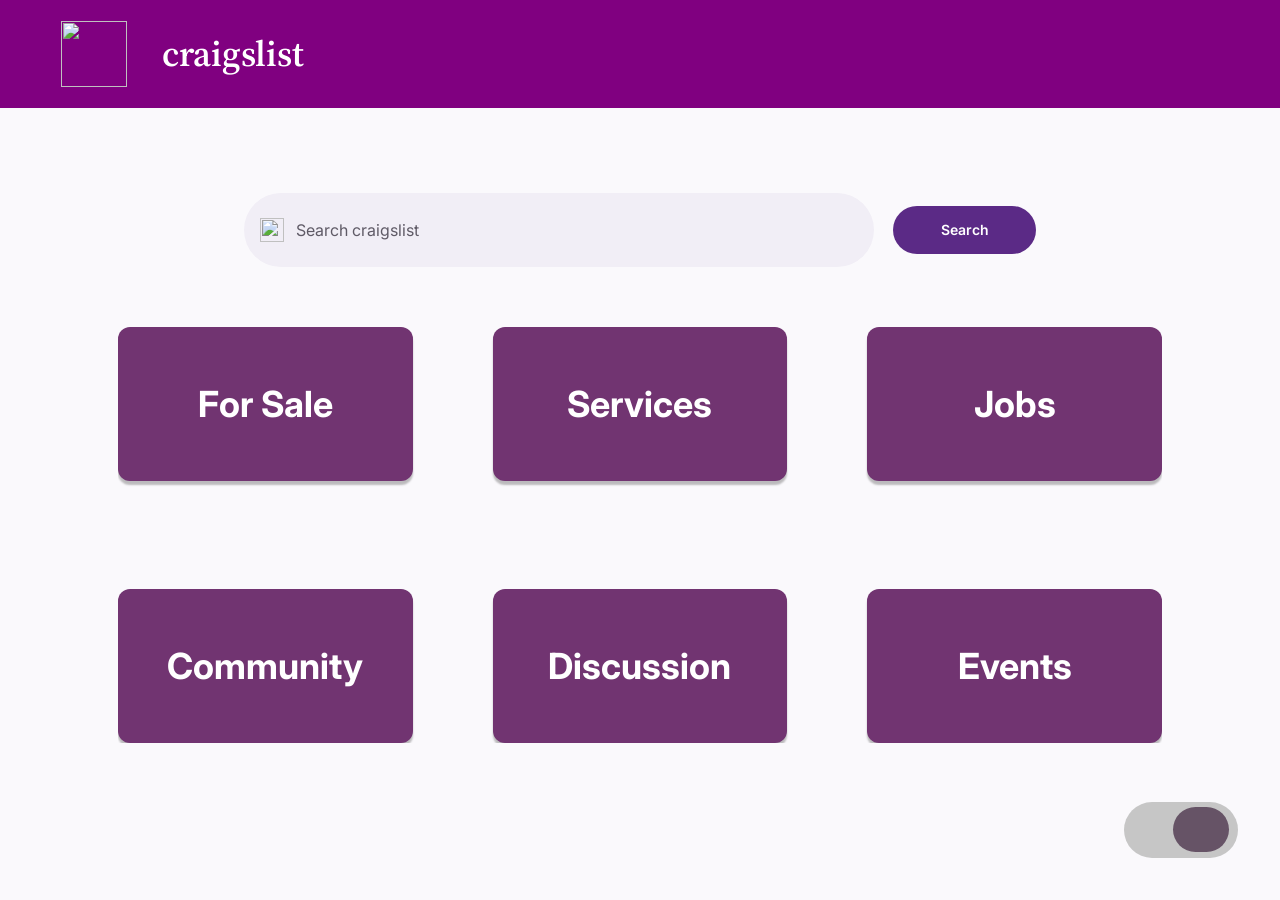
==== index.html @ 98ccacce "Add files via upload" ====
<!DOCTYPE html>
<html lang="en">
<head>
  <meta charset="UTF-8" />
  <meta name="viewport" content="width=device-width, initial-scale=1.0" />
  <title>craigslist</title>
  <link rel="preconnect" href="https://fonts.googleapis.com" />
  <link rel="preconnect" href="https://fonts.gstatic.com" crossorigin />
  <link href="https://fonts.googleapis.com/css2?family=Inter:wght@400;500;600;700&family=Source+Serif+Pro:wght@600&display=swap" rel="stylesheet" />
  <link rel="icon" href="assets/favicon.svg" type="image/svg+xml" />
  <meta name="theme-color" content="#800080" />
  <meta name="description" content="Buy, sell and connect around Charlotte. A responsive Craigslist redesign by ITIS 4390 Group 6." />
  <meta property="og:type" content="website" />
  <meta property="og:title" content="craigslist redesign" />
  <meta property="og:description" content="Buy, sell and connect around Charlotte. A responsive Craigslist redesign by ITIS 4390 Group 6." />
  <meta property="og:image" content="https://kailynalisha.github.io/craigslist-redesign/assets/og-image.png" />
  <meta name="twitter:card" content="summary_large_image" />
  <link rel="stylesheet" href="styles.css?v=202611020001" />
  <!-- apply saved theme before the page paints -->
  <script>
    try { document.documentElement.dataset.theme = localStorage.getItem("theme") || "light"; } catch (e) {}
  </script>
</head>

<body data-page="home">
  <a class="skip-link" href="#main">Skip to content</a>
  <header class="navbar">
    <button class="menu-btn mobile-only" type="button" aria-label="Open menu" data-open-menu>
      <img src="assets/menu-white.svg" width="33" height="30" alt="" />
    </button>
    <a class="brand" href="index.html">
      <img class="brand__logo brand__logo--mobile" src="assets/logo-mobile.svg" width="38" height="38" alt="" />
      <img class="brand__logo brand__logo--desktop" src="assets/logo-desktop.svg" width="66" height="66" alt="" />
      <span class="brand__name">craigslist</span>
    </a>
  </header>

  <main class="home" id="main">
    <h1 class="home__title">Find something nearby</h1>

    <form class="search" action="search.html" role="search">
      <div class="search__field">
        <img class="icon-muted" src="assets/icon-search.svg" width="24" height="24" alt="" />
        <label class="visually-hidden" for="q">Search craigslist</label>
        <input class="search__input" id="q" type="search" name="q" placeholder="Search craigslist" autocomplete="off" />
        <button class="search__clear" type="button" aria-label="Clear search">
          <img class="icon-muted" src="assets/icon-close.svg" width="24" height="24" alt="" />
        </button>
      </div>
      <button class="btn btn--primary search__submit" type="submit">Search</button>
    </form>

    <nav aria-label="Categories">
      <ul class="categories">
        <li><a class="category-card" href="search.html?category=for-sale">For Sale</a></li>
        <li><a class="category-card" href="search.html?category=services">Services</a></li>
        <li><a class="category-card" href="search.html?category=jobs">Jobs</a></li>
        <li><a class="category-card" href="search.html?category=community">Community</a></li>
        <li><a class="category-card" href="search.html?category=discussion">Discussion</a></li>
        <li><a class="category-card" href="search.html?category=events">Events</a></li>
      </ul>
    </nav>
  </main>

  <!-- desktop dark-mode switch (bottom-right, as in the Figma dashboard) -->
  <div class="theme-corner" data-theme-slot></div>

  <script src="app.js?v=202611020001"></script>
</body>
</html>
---- styles.css ----
/* =========================================================
   craigslist redesign — built from the Figma prototype
   Mobile-first. Desktop layout kicks in at 900px.
   ========================================================= */

/* smooth fade between pages (Chrome, Edge, Safari 18+) */
@view-transition {
  navigation: auto;
}

/* BASIC RESET */
* {
  margin: 0;
  padding: 0;
  box-sizing: border-box;
}

/* DESIGN TOKENS (light theme) */
:root {
  --background: #faf9fc;
  --surface: #ffffff;
  --surface-raised: #f1eef6;
  --on-surface: #1d1a22;
  --on-surface-medium: #5f5a66;
  --outline: #d7d2de;
  --primary: #5b2a86;
  --on-primary: #ffffff;
  --header: #800080;
  --container: #713471;
  --on-container: #ffffff;
  --thumb: #efe6fa;
  --subnav: #efd1ef;
  --filter-panel: #efefef;
  --filter-heading: #565656;
  --filter-open: #451145;
  --filter-closed: #b76eb7;
  --location-card: #c6c6c6;
  --toggle-track: #c6c6c6;
  --toggle-knob: #665366;
  --scrim: rgba(0, 0, 0, 0.32);
  --error: #b3261e;
  --card-border: #f1eef6;

  /* icons are exported in light colors, dark mode re-tints them */
  --icon-filter: none;
  --icon-muted-filter: none;

  --radius-sm: 8px;
  --radius-md: 12px;
  --radius-lg: 16px;
  --radius-full: 999px;

  --font-body: "Inter", Arial, sans-serif;
  --font-brand: "Source Serif Pro", Georgia, serif;
}

/* DARK THEME — values from the "— Dark" frames in Figma */
:root[data-theme="dark"] {
  --background: #121212;
  --surface: #1e1e1e;
  --surface-raised: #2c2c2c;
  --on-surface: #e6e1e9;
  --on-surface-medium: #a9a4ae;
  --outline: #3e3b43;
  --primary: #cdb4f0;
  --header: #352a4a;
  --container: #352a4a;
  --thumb: #1e1e1e;
  --subnav: #2c2c2c;
  --filter-panel: #2c2c2c;
  --filter-heading: #a9a4ae;
  --filter-open: #352a4a;
  --filter-closed: #352a4a;
  --location-card: #2c2c2c;
  --toggle-track: #3e3b43;
  --toggle-knob: #cdb4f0;
  --error: #f2b8b5;
  --card-border: #3e3b43;

  --icon-filter: brightness(0) invert(83%) sepia(14%) saturate(1200%)
    hue-rotate(212deg);
  --icon-muted-filter: invert(1) brightness(1.05);
}

/* BASE STYLES */
html {
  height: 100%;
  overflow: hidden;
}

body {
  font-family: var(--font-body);
  line-height: 1.5;
  background: var(--background);
  color: var(--on-surface);
  height: 100vh;
  display: flex;
  overflow: hidden;
  flex-direction: column;
  transition:
    background-color 0.25s ease,
    color 0.25s ease;
}

/* prevents header from squeezing when allowing content under to scroll */
body > header {
  flex-shrink: 0;
}

body[data-page="search"] > #main {
  flex: 1;
  min-height: 0;
  display: flex;
  flex-direction: column;
  overflow: hidden;
}

a {
  color: inherit;
}

button,
input,
textarea {
  font: inherit;
  color: inherit;
}

img {
  display: block;
}

/* the hidden attribute always wins over display rules below */
[hidden] {
  display: none !important;
}

.icon {
  filter: var(--icon-filter);
}

.icon-muted {
  filter: var(--icon-muted-filter);
}

.visually-hidden {
  position: absolute;
  width: 1px;
  height: 1px;
  overflow: hidden;
  clip: rect(0 0 0 0);
  white-space: nowrap;
}

.skip-link {
  position: absolute;
  top: -100px;
  left: 16px;
  z-index: 200;
  padding: 8px 16px;
  background: var(--surface);
  color: var(--on-surface);
  border-radius: var(--radius-sm);
  font-weight: 600;
}

.skip-link:focus {
  top: 8px;
}

:focus-visible {
  outline: 3px solid var(--primary);
  outline-offset: 2px;
}

/* =========================================================
   BUTTONS
   ========================================================= */
.btn {
  position: relative;
  display: inline-flex;
  align-items: center;
  justify-content: center;
  gap: 8px;
  min-width: 64px;
  height: 44px;
  padding: 0 24px;
  border: 1px solid transparent;
  border-radius: var(--radius-full);
  font-size: 14px;
  font-weight: 600;
  line-height: 20px;
  text-decoration: none;
  white-space: nowrap;
  cursor: pointer;
  transition:
    filter 0.15s ease,
    background-color 0.15s ease,
    transform 0.1s ease;
}

.btn:hover {
  filter: brightness(1.12);
}

.btn:active {
  transform: scale(0.97);
}

.btn--primary {
  background: var(--primary);
  color: var(--on-primary);
}

:root[data-theme="dark"] .btn--primary {
  background: var(--container);
}

.btn--container {
  background: var(--container);
  color: var(--on-container);
}

.btn--outline {
  background: var(--surface);
  border-color: var(--primary);
  color: var(--primary);
}

:root[data-theme="dark"] .btn--outline {
  background: transparent;
  border-color: var(--outline);
  color: var(--on-surface);
}

.btn--block {
  width: 100%;
}

/* =========================================================
   HEADER (primary navbar)
   ========================================================= */
.navbar {
  position: relative;
  display: flex;
  align-items: center;
  justify-content: center;
  height: 80px;
  padding: 21px 16px;
  background: var(--header);
}

.brand {
  display: flex;
  align-items: center;
  gap: 20px;
  color: #ffffff;
  text-decoration: none;
}

.brand__logo {
  width: 38px;
  height: 38px;
}

.brand__logo--desktop {
  display: none;
}

.brand__name {
  font-family: var(--font-brand);
  font-size: 32px;
  font-weight: 600;
  line-height: 1;
}

.menu-btn {
  display: grid;
  place-items: center;
  width: 48px;
  height: 48px;
  background: none;
  border: 0;
  border-radius: var(--radius-sm);
  cursor: pointer;
}

.navbar .menu-btn {
  position: absolute;
  left: 8px;
  top: 16px;
}

/* =========================================================
   SECONDARY NAVBAR (Back + search)
   ========================================================= */
.subnav {
  display: flex;
  align-items: center;
  gap: 13px;
  min-height: 63px;
  padding: 4px 16px 3px;
  background: var(--subnav);
}

.subnav__left {
  display: flex;
  align-items: center;
  gap: 8px;
  flex-shrink: 0;
}

.subnav .menu-btn {
  width: 40px;
  height: 40px;
}

:root[data-theme="dark"] .subnav .menu-btn img {
  filter: invert(1);
}

.subnav__back {
  height: 30px;
  min-width: 0;
  padding: 0 16px;
  font-size: 12px;
}

.subnav__title {
  font-size: 20px;
  font-weight: 600;
  line-height: 28px;
  text-transform: uppercase;
}

.subnav .search {
  flex: 1;
  min-width: 0;
}

/* =========================================================
   SEARCH FIELD + SUGGESTIONS
   ========================================================= */
.search {
  position: relative;
}

.search__field {
  display: flex;
  align-items: center;
  gap: 12px;
  height: 48px;
  padding: 0 16px;
  background: var(--surface-raised);
  border-radius: var(--radius-full);
}

.search__field:focus-within {
  outline: 2px solid var(--primary);
}

.search__input {
  flex: 1;
  min-width: 0;
  height: 100%;
  background: none;
  border: 0;
  outline: none;
  font-size: 16px;
  line-height: 24px;
}

.search__input::placeholder {
  color: var(--on-surface-medium);
}

/* hide the browser's own clear "x" — we draw our own */
.search__input::-webkit-search-cancel-button {
  display: none;
}

.search__clear {
  display: none;
  flex-shrink: 0;
  width: 24px;
  height: 24px;
  padding: 0;
  background: none;
  border: 0;
  cursor: pointer;
}

.search.has-text .search__clear {
  display: block;
}

.search__submit {
  display: none;
}

.subnav .search__field {
  height: 30px;
}

.subnav .search__input {
  font-size: 13px;
}

.suggestions {
  position: absolute;
  top: calc(100% + 8px);
  left: 0;
  right: 0;
  z-index: 20;
  display: flex;
  flex-direction: column;
  gap: 8px;
  padding: 16px;
  list-style: none;
  background: var(--surface-raised);
  border-radius: var(--radius-lg);
  box-shadow: 0 8px 24px rgba(0, 0, 0, 0.12);
}

.suggestions[hidden] {
  display: none;
}

.suggestions__label {
  font-size: 12px;
  font-weight: 600;
  letter-spacing: 0.08em;
  text-transform: uppercase;
  color: var(--on-surface-medium);
}

.suggestions a {
  display: flex;
  align-items: center;
  height: 32px;
  padding: 0 12px;
  background: var(--outline);
  border-radius: var(--radius-sm);
  font-size: 16px;
  line-height: 24px;
  text-decoration: none;
}

.suggestions a:hover,
.suggestions a:focus-visible {
  filter: brightness(0.95);
}

/* =========================================================
   HOME / DASHBOARD
   ========================================================= */
.home {
  display: flex;
  flex-direction: column;
  gap: 16px;
  padding: 16px;
  margin-top: 5px;
}

.home__title {
  font-size: 24px;
  font-weight: 700;
  line-height: normal;
}

.home .search__field {
  height: 30px;
}

.categories {
  display: grid;
  grid-template-columns: 1fr;
  gap: 16px;
  list-style: none;
}

.category-card {
  display: flex;
  align-items: center;
  justify-content: center;
  height: 96px;
  padding: 24px 40px;
  background: var(--container);
  color: var(--on-container);
  border-radius: var(--radius-md);
  box-shadow: 0 4px 2px rgba(0, 0, 0, 0.25);
  font-size: 20px;
  font-weight: 700;
  text-align: center;
  text-decoration: none;
  transition:
    transform 0.2s ease,
    filter 0.2s ease,
    box-shadow 0.2s ease;
}

.category-card:hover {
  filter: brightness(1.15);
  transform: translateY(-3px);
  box-shadow: 0 10px 18px rgba(0, 0, 0, 0.22);
}

.category-card:active {
  transform: translateY(0) scale(0.98);
  box-shadow: 0 2px 2px rgba(0, 0, 0, 0.25);
}

.theme-corner {
  display: none;
}

/* =========================================================
   THEME TOGGLE
   ========================================================= */
.toggle {
  display: flex;
  align-items: center;
  justify-content: flex-end;
  width: 114px;
  height: 56px;
  padding: 5px 9px 6px;
  background: var(--toggle-track);
  border: 0;
  border-radius: 40px;
  cursor: pointer;
}

.toggle__knob {
  width: 56px;
  height: 45px;
  background: var(--toggle-knob);
  border-radius: 40px;
  transition: transform 0.2s ease;
}

.toggle[aria-checked="true"] .toggle__knob {
  transform: translateX(-40px);
}

/* =========================================================
   MENU DRAWER
   ========================================================= */
.drawer {
  position: fixed;
  inset: 0;
  z-index: 100;
  visibility: hidden;
}

.drawer.is-open {
  visibility: visible;
}

.drawer__scrim {
  position: absolute;
  inset: 0;
  width: 100%;
  background: var(--scrim);
  border: 0;
  opacity: 0;
  cursor: pointer;
  transition: opacity 0.2s ease;
}

.drawer__panel {
  position: absolute;
  top: 0;
  bottom: 0;
  left: 0;
  display: flex;
  flex-direction: column;
  gap: 8px;
  width: 296px;
  max-width: 85vw;
  padding: 24px 16px;
  background: var(--surface);
  border-radius: 0 16px 16px 0;
  transform: translateX(-100%);
  transition: transform 0.25s ease;
}

.drawer.is-open .drawer__scrim {
  opacity: 1;
}

.drawer.is-open .drawer__panel {
  transform: none;
}

.drawer__title {
  padding-left: 16px;
  font-size: 20px;
  font-weight: 700;
}

.drawer__link {
  display: flex;
  align-items: center;
  height: 48px;
  padding: 0 16px;
  border-radius: var(--radius-sm);
  font-size: 16px;
  font-weight: 600;
  text-decoration: none;
}

.drawer__link:hover,
.drawer__link[aria-current="page"] {
  background: var(--surface-raised);
}

.drawer__divider {
  height: 1px;
  background: var(--outline);
  border: 0;
}

.drawer__section {
  padding-left: 16px;
  font-size: 12px;
  font-weight: 600;
  letter-spacing: 0.96px;
  opacity: 0.7;
}

.drawer__row {
  display: flex;
  align-items: center;
  justify-content: space-between;
  padding-left: 16px;
}

.drawer__row strong {
  display: block;
  font-size: 16px;
  font-weight: 600;
  line-height: normal;
}

.drawer__row small {
  display: block;
  font-size: 12px;
  opacity: 0.7;
}

/* =========================================================
   FILTER CHIPS (desktop sidebar + mobile row)
   ========================================================= */
.chip {
  flex-shrink: 0;
  padding: 6px 10px;
  background: none;
  border: 1px solid var(--outline);
  border-radius: var(--radius-lg);
  font-size: 14px;
  line-height: 20px;
  white-space: nowrap;
  cursor: pointer;
}

.chip:hover {
  background: var(--surface-raised);
}

.chip[aria-pressed="true"] {
  background: var(--primary);
  border-color: var(--primary);
  color: var(--on-primary);
}

:root[data-theme="dark"] .chip[aria-pressed="true"] {
  background: var(--container);
  border-color: var(--container);
}

.chip--sort {
  border-color: var(--primary);
  color: var(--primary);
  font-weight: 600;
}

:root[data-theme="dark"] .chip--sort {
  border-color: var(--outline);
  color: var(--on-surface);
}

.mobile-filters {
  display: flex;
  gap: 8px;
  margin: 0 0 16px;
  padding: 2px 8px 4px;
  overflow-x: auto;
  scrollbar-width: none;
}

/* keep filter and sort controls above cards on mobile */
.results__toolbar,
.mobile-filters {
  flex-shrink: 0;
}

.mobile-filters::-webkit-scrollbar {
  display: none;
}

/* =========================================================
   SEARCH RESULTS
   ========================================================= */

.results {
  flex: 1;
  min-width: 0;
  min-height: 0;
  display: flex;
  flex-direction: column;
  overflow-y: scroll;
}

.results-page {
  flex: 1;
  padding: 14px 6px 32px;

  /* min height lets content shrink into available space */
  min-height: 0;
  display: flex;
  flex-direction: column;
  overflow: hidden;
}

.results-page__heading {
  padding: 0 14px 18px;
  font-size: 16px;
  font-weight: 700;
  line-height: normal;
}

.filters {
  display: none;
}

.results__toolbar {
  display: none;
}

.listing-grid {
  display: grid;
  grid-template-columns: repeat(auto-fill, minmax(160px, 1fr));
  gap: 18px 5px;
  list-style: none;

  flex: 1;
  min-height: 0;
  overflow-y: auto;
  align-content: start;
}

.listing-card {
  display: flex;
  flex-direction: column;
  height: 100%;
  padding: 10px;
  background: var(--surface);
  border: 1px solid var(--card-border);
  border-radius: var(--radius-md);
  overflow: hidden;
  text-decoration: none;
  transition:
    box-shadow 0.15s ease,
    transform 0.15s ease;
}

.listing-card:hover {
  box-shadow: 0 10px 24px rgba(0, 0, 0, 0.12);
  transform: translateY(-3px);
}

.listing-card {
  animation: rise 0.35s ease both;
  animation-delay: calc(var(--i, 0) * 40ms);
}

@keyframes rise {
  from {
    opacity: 0;
    transform: translateY(10px);
  }
}

.listing-card__thumb img {
  transition: transform 0.2s ease;
}

.listing-card:hover .listing-card__thumb img {
  transform: scale(1.15) rotate(-4deg);
}

.listing-card:hover .listing-card__thumb--photo img {
  transform: scale(1.05);
}

.listing-card__thumb {
  display: grid;
  place-items: center;
  height: 160px;
  background: var(--thumb);
}

.listing-card__thumb img {
  width: 40px;
  height: 40px;
}

.listing-card__thumb--photo {
  display: block;
  overflow: hidden;
}

.listing-card__thumb--photo img {
  width: 100%;
  height: 100%;
  object-fit: cover;
}

.listing-card__body {
  padding: 12px 16px 0 0;
}

.listing-card__price {
  font-size: 13px;
  font-weight: 600;
  line-height: 28px;
  color: var(--primary);
}

.listing-card__title {
  font-size: 12px;
  font-weight: 400;
  line-height: 16px;
}

.listing-card__meta {
  display: flex;
  align-items: center;
  gap: 4px;
  font-size: 12px;
  line-height: 16px;
  color: var(--on-surface-medium);
}

.listing-card__meta img {
  width: 16px;
  height: 16px;
}

.empty-state {
  padding: 48px 16px;
  text-align: center;
  color: var(--on-surface-medium);
}

.empty-state__action {
  display: flex;
  width: max-content;
  margin: 16px auto 0;
}

.empty-state strong {
  display: block;
  margin-bottom: 4px;
  font-size: 18px;
  color: var(--on-surface);
}

/* LOADING STATE */
.progress {
  height: 4px;
  overflow: hidden;
  background: var(--surface-raised);
}

.progress__bar {
  width: 40%;
  height: 100%;
  background: var(--primary);
  animation: progress 0.9s ease-in-out infinite;
}

@keyframes progress {
  from {
    transform: translateX(-100%);
  }
  to {
    transform: translateX(250%);
  }
}

.loading {
  display: grid;
  place-content: center;
  gap: 8px;
  min-height: 50vh;
  text-align: center;
}

.loading strong {
  font-size: 18px;
}

.loading p {
  font-size: 14px;
  color: var(--on-surface-medium);
}

.loading p span {
  font-weight: 600;
  color: var(--on-surface);
}

/* =========================================================
   PAGE BAR (mobile "Back | Listing details")
   ========================================================= */
.page-bar {
  display: flex;
  align-items: center;
  gap: 12px;
  padding: 8px 16px;
  background: var(--surface);
}

.page-bar .btn {
  width: 80px;
}

.page-bar__title {
  font-size: 16px;
  font-weight: 700;
  line-height: normal;
}

/* =========================================================
   LISTING DETAILS
   ========================================================= */
.listing {
  flex: 1;
  display: flex;
  flex-direction: column;

  min-height: 0;
  overflow-y: auto;
}

/* only applies to front layer of children in listing */
.listing > * {
  flex-shrink: 0;
}

.listing__layout {
  display: flex;
  flex-direction: column;
  gap: 16px;
  padding: 16px;
}

.listing__thumb {
  display: grid;
  place-items: center;
  height: 260px;
  background: var(--surface-raised);
  border-radius: var(--radius-md);
}

.listing__thumb img {
  width: 48px;
  height: 48px;
}

.listing__thumb--photo {
  overflow: hidden;
}

.listing__thumb img.listing__photo {
  width: 100%;
  height: 100%;
  max-width: 100%;
  max-height: 100%;
  object-fit: contain;
  object-position: center;
}

.listing__thumb img.listing__photo--inset {
  max-width: 92%;
  max-height: 92%;
}

.listing__info {
  display: flex;
  flex-direction: column;
  gap: 16px;
}

.listing__title {
  font-size: 26px;
  font-weight: 700;
  line-height: normal;
}

.listing__price {
  font-size: 22px;
  font-weight: 700;
  line-height: normal;
}

.listing__meta {
  font-size: 13px;
}

.listing__desc {
  display: flex;
  flex-direction: column;
  gap: 1em;
  font-size: 15px;
  line-height: normal;
}

.tag {
  display: inline-flex;
  align-items: center;
  height: 49px;
  padding: 0 20px;
  background: var(--primary);
  color: var(--on-primary);
  border-radius: var(--radius-full);
  font-size: 16px;
  font-weight: 500;
}

:root[data-theme="dark"] .tag {
  background: var(--container);
}

.listing__facts {
  flex-direction: column;
  gap: 14px;
  align-items: flex-start;
}

.listing__facts p {
  font-size: 16px;
  line-height: 24px;
}

.location-card {
  display: flex;
  flex-direction: column;
  gap: 12px;
  padding: 16px;
  background: var(--surface);
}

.location-card h2 {
  font-size: 18px;
  font-weight: 700;
}

.location-card__text {
  display: contents;
}

.location-card__map {
  order: 1;
  display: grid;
  place-items: center;
  height: 160px;
  background: var(--surface-raised);
}

.location-card__map > img {
  width: 40px;
  height: 40px;
}

.location-card__map.has-map {
  display: block;
  overflow: hidden;
}

.location-card__leaflet {
  width: 100%;
  height: 100%;
  font-family: var(--font-body);
}

.location-card__leaflet .leaflet-marker-icon {
  width: 40px;
  height: 40px;
}

:root[data-theme="dark"] .location-card__leaflet .leaflet-tile-pane {
  filter: invert(1) hue-rotate(180deg) brightness(0.85) contrast(0.9);
}

.location-card__directions {
  order: 3;
  font-size: 14px;
  font-weight: 600;
  color: var(--primary);
}

.location-card address {
  order: 2;
  font-size: 14px;
  font-style: normal;
}

.contact-bar {
  position: sticky;
  bottom: 0;
  z-index: 1000;
  margin-top: auto;
  padding: 12px 16px 16px;
  background: var(--surface);
  box-shadow: 0 -2px 8px rgba(0, 0, 0, 0.06);
}

/* =========================================================
   CONTACT SELLER
   ========================================================= */
.contact {
  flex: 1;
  display: flex;
  flex-direction: column;
  min-height: 0;
}

.contact__body {
  display: flex;
  flex-direction: column;
  gap: 16px;
  padding: 16px;
}

.contact__title {
  font-size: 24px;
  font-weight: 700;
  line-height: normal;
}

.contact__intro {
  font-size: 15px;
}

.contact__about {
  font-size: 14px;
  color: var(--on-surface-medium);
}

.contact__about a {
  font-weight: 600;
  color: var(--primary);
}

.message-form {
  display: flex;
  flex-direction: column;
  gap: 8px;
}

.message-form label {
  font-size: 14px;
  font-weight: 600;
}

.message-form textarea {
  height: 220px;
  padding: 16px;
  background: var(--surface);
  border: 1px solid var(--outline);
  border-radius: var(--radius-md);
  font-size: 16px;
  resize: vertical;
}

.message-form textarea::placeholder {
  color: var(--on-surface);
  opacity: 0.5;
}

.message-form textarea:focus {
  outline: 2px solid var(--primary);
  border-color: transparent;
}

.message-form.has-error textarea {
  border-color: var(--error);
  outline-color: var(--error);
}

.message-form__hint {
  font-size: 12px;
}

.message-form__error {
  font-size: 12px;
  font-weight: 600;
  color: var(--error);
}

.message-form .btn {
  margin-top: 8px;
}

/* MESSAGE SENT DIALOG */
.dialog {
  width: min(361px, calc(100% - 32px));
  margin: auto;
  padding: 16px;
  background: var(--surface);
  color: var(--on-surface);
  border: 0;
  border-radius: var(--radius-lg);
}

.dialog::backdrop {
  background: var(--scrim);
}

.dialog__inner {
  display: flex;
  flex-direction: column;
  gap: 12px;
}

.dialog h2 {
  font-size: 24px;
  font-weight: 700;
  line-height: normal;
}

/* =========================================================
   404 PAGE
   ========================================================= */
.not-found {
  flex: 1;
  display: flex;
  flex-direction: column;
  align-items: center;
  justify-content: center;
  gap: 16px;
  padding: 48px 16px;
  text-align: center;
}

.not-found .not-found__code {
  font-size: 96px;
  font-weight: 700;
  line-height: 1;
  color: var(--primary);
}

.not-found h1 {
  font-size: 24px;
  font-weight: 700;
}

.not-found p {
  max-width: 36ch;
  color: var(--on-surface-medium);
}

.not-found__actions {
  display: flex;
  flex-wrap: wrap;
  justify-content: center;
  gap: 12px;
  margin-top: 8px;
}

/* =========================================================
   DESKTOP (900px and up)
   ========================================================= */
@media (min-width: 900px) {
  .mobile-only {
    display: none !important;
  }

  /* header */
  .navbar {
    justify-content: flex-start;
    height: 108px;
    padding: 21px 61px;
  }

  .brand {
    gap: 35px;
  }

  .brand__logo--mobile {
    display: none;
  }

  .brand__logo--desktop {
    display: block;
    width: 66px;
    height: 66px;
  }

  .brand__name {
    font-size: 36px;
  }

  /* secondary navbar */
  .subnav {
    justify-content: space-between;
    min-height: 72px;
    padding: 12px 61px;
  }

  .subnav__left {
    gap: 41px;
  }

  .subnav__back {
    width: 101px;
    height: 42px;
    font-size: 14px;
  }

  .subnav .search {
    flex: 0 1 456px;
  }

  .subnav .search__field {
    height: 48px;
  }

  .subnav .search__input {
    font-size: 16px;
  }

  /* home */
  .home {
    flex: 1;
    justify-content: center;
    align-items: center;
    gap: 60px;
    margin: 0;
    padding: 48px 118px 120px;
  }

  .home__title {
    position: absolute;
    width: 1px;
    height: 1px;
    overflow: hidden;
    clip: rect(0 0 0 0);
  }

  .home .search {
    display: flex;
    align-items: center;
    gap: 19px;
    width: min(792px, 100%);
  }

  .home .search__field {
    flex: 1;
    height: 74px;
  }

  .home .search__submit {
    display: inline-flex;
    width: 143px;
    height: 48px;
  }

  .home .suggestions {
    right: 162px;
  }

  .home > nav {
    align-self: stretch;
  }

  .categories {
    grid-template-columns: repeat(3, 1fr);
    gap: 108px 80px;
    max-width: 1204px;
    margin: 0 auto;
    overflow: hidden;
  }

  .category-card {
    height: 154px;
    font-size: 36px;
  }

  .theme-corner {
    display: block;
    position: fixed;
    right: 42px;
    bottom: 42px;
  }

  /* search results */
  .results {
    gap: 32px;
    overflow: hidden;
  }

  .results-page {
    display: flex;
    gap: 48px;
    padding: 24px 75px 32px;
    flex-direction: row;
  }

  .results-page__heading {
    display: none;
  }

  .filters {
    display: flex;
    flex-direction: column;
    gap: 15px;
    flex: 0 0 345px;
    align-self: flex-start;
    min-height: 0;
    max-height: 100%;
    overflow-y: auto;
    padding: 20px 45px 24px;
    background: var(--filter-panel);
    border-radius: var(--radius-md);
  }

  .filters__heading {
    font-size: 16px;
    font-weight: 500;
    line-height: 38px;
    letter-spacing: 4.8px;
    color: var(--filter-heading);
  }

  .filter-group {
    display: flex;
    flex-direction: column;
    gap: 11px;
  }

  .filter-group + .filter-group {
    margin-top: -4px;
  }

  .filter-group__header {
    display: flex;
    align-items: center;
    width: 100%;
    min-height: 44px;
    padding: 8px 10px;
    background: var(--filter-closed);
    color: #ffffff;
    border: 0;
    border-radius: var(--radius-lg);
    font-size: 20px;
    font-weight: 600;
    line-height: 28px;
    text-align: left;
    cursor: pointer;
  }

  .filter-group__header[aria-expanded="true"] {
    background: var(--filter-open);
    padding-left: 13px;
  }

  .filter-group__options {
    display: flex;
    flex-wrap: wrap;
    gap: 6px 8px;
    padding: 2px;
  }

  .filter-group__options[hidden] {
    display: none;
  }

  .results__toolbar {
    display: flex;
    align-items: center;
    gap: 16px;
  }

  .results__toolbar .btn {
    height: 48px;
  }

  .results__count {
    font-size: 14px;
    color: var(--on-surface-medium);
  }

  .listing-grid {
    grid-template-columns: repeat(3, 1fr);
    gap: 32px;
  }

  .listing-card {
    padding: 0;
    border-color: transparent;
  }

  :root[data-theme="dark"] .listing-card {
    border-color: var(--outline);
  }

  .listing-card__body {
    display: flex;
    flex-direction: column;
    gap: 4px;
    padding: 12px 16px 16px;
  }

  .listing-card__price {
    font-size: 20px;
  }

  .listing-card__title {
    font-size: 16px;
    font-weight: 500;
    line-height: 24px;
  }

  /* listing details */
  .listing__layout {
    flex-direction: row;
    gap: 45px;
    padding: 30px 60px 40px;
  }

  .listing__media {
    display: flex;
    flex-direction: column;
    gap: 43px;
    flex: 0 0 433px;
  }

  .listing__thumb {
    height: 583px;
    background: var(--thumb);
  }

  .listing__thumb img {
    width: 40px;
    height: 40px;
  }

  .listing__facts {
    display: flex;
  }

  .listing__info {
    flex: 1;
    min-width: 0;
    gap: 28px;
  }

  .listing__title {
    font-size: 48px;
    line-height: 56px;
    padding: 25px 0 18px;
  }

  .listing__price {
    font-size: 20px;
    font-weight: 600;
    line-height: 28px;
  }

  .listing__desc {
    font-size: 16px;
    line-height: 24px;
    gap: 24px;
  }

  .location-card {
    flex-direction: row;
    align-items: flex-end;
    align-self: flex-end;
    gap: 22px;
    width: min(570px, 100%);
    margin-top: 32px;
    padding: 18px 19px;
    background: var(--location-card);
  }

  .location-card__text {
    display: flex;
    flex-direction: column;
    align-items: flex-end;
    gap: 18px;
    flex: 0 0 145px;
  }

  .location-card__directions {
    order: 0;
  }

  .location-card address {
    order: 0;
    text-align: right;
    line-height: 20px;
  }

  .location-card__text .btn {
    width: 100%;
    height: 48px;
    padding: 0 12px;
    border-radius: var(--radius-md);
  }

  .location-card__map {
    flex: 1;
    height: 205px;
    background: var(--thumb);
    border-radius: var(--radius-sm);
  }

  /* contact seller */
  .contact__body {
    flex: 1;
    min-height: 0;
    width: min(880px, 100% - 64px);
    margin: 0 auto;
    gap: 13px;
    padding: 25px 0;
  }

  .contact__title {
    font-size: 20px;
    font-weight: 600;
    line-height: 28px;
  }

  .contact__intro {
    font-size: 16px;
    font-weight: 500;
    line-height: 24px;
  }

  .message-form {
    flex: 1;
    min-height: 0;
  }

  .message-form label {
    flex: 1;
    min-height: 80px;
    position: absolute;
    width: 1px;
    height: auto;
    overflow: hidden;
    clip: rect(0 0 0 0);
    resize: none;
  }

  .message-form textarea {
    height: 333px;
    padding: 12px 12px 12px 16px;
    border-radius: var(--radius-sm);
  }

  .message-form textarea::placeholder {
    color: var(--on-surface-medium);
    opacity: 1;
  }

  .message-form__hint {
    color: var(--on-surface-medium);
  }

  .message-form .btn {
    align-self: flex-end;
    width: 194px;
    height: 48px;
    margin-top: 32px;
  }

  .dialog {
    width: 880px;
    max-width: calc(100% - 64px);
    min-height: 462px;
    place-items: center;
  }

  .dialog[open] {
    display: grid;
  }

  .dialog__inner {
    align-items: center;
    gap: 40px;
    width: 350px;
  }

  .dialog h2 {
    font-size: 48px;
    line-height: 56px;
  }

  .dialog p {
    display: none;
  }

  .dialog .btn {
    width: 144px;
    height: 48px;
  }
}

@media (max-width: 899px) {
  .desktop-only {
    display: none !important;
  }
  .home {
    flex: 1;
    min-height: 0;
  }

  .home > nav {
    min-height: 0;
    overflow-y: auto;
  }

  .home > .search,
  .home__title {
    flex-shrink: 0;
  }
}

/* =========================================================
   ASSIGNMENT 11 — LIVE SEARCH, LOADING STATES, MICRO-INTERACTIONS
   ========================================================= */

/* --- Animation 1: search field focus glow ---
   Purpose: makes it obvious where you're typing. The ring eases in instead of snapping. */
.search__field {
  outline: 2px solid transparent;
  box-shadow: 0 0 0 0 transparent;
  transition:
    outline-color 0.2s ease,
    box-shadow 0.25s ease,
    background-color 0.2s ease;
}

.search__field:focus-within {
  outline-color: var(--primary);
  box-shadow: 0 0 0 5px color-mix(in srgb, var(--primary) 18%, transparent);
  background: var(--surface);
}

/* --- Animation 2: suggestions panel drops in ---
   Purpose: ties the panel to the field it came from, so new results read as a response to typing. */
.suggestions {
  max-height: min(70vh, 460px);
  overflow-y: auto;
  gap: 2px;
  padding: 10px;
  background: var(--surface);
  border: 1px solid var(--outline);
  transform-origin: top center;
  animation: drop-in 0.18s ease-out;
}

@keyframes drop-in {
  from {
    opacity: 0;
    transform: translateY(-6px) scale(0.98);
  }
}

.suggestions__label {
  padding: 8px 8px 2px;
}

.suggestions a.suggestion {
  display: flex;
  align-items: center;
  gap: 12px;
  height: auto;
  min-height: 44px;
  padding: 6px 8px;
  background: transparent;
  border-radius: var(--radius-sm);
  font-size: 14px;
  line-height: 20px;
  color: var(--on-surface);
  /* Animation 3: highlight slides in on hover/arrow keys — shows which suggestion Enter will open */
  transition:
    background-color 0.15s ease,
    transform 0.15s ease;
}

.suggestions a.suggestion:hover,
.suggestions a.suggestion.is-active {
  background: var(--surface-raised);
  transform: translateX(3px);
  filter: none;
}

.suggestion__thumb {
  flex-shrink: 0;
  display: grid;
  place-items: center;
  width: 40px;
  height: 40px;
  overflow: hidden;
  background: var(--thumb);
  border-radius: var(--radius-sm);
}

.suggestion__thumb img {
  width: 100%;
  height: 100%;
  object-fit: cover;
}

.suggestion__thumb img.icon {
  width: 22px;
  height: 22px;
}

.suggestion__text {
  display: flex;
  flex-direction: column;
  min-width: 0;
}

.suggestion__title {
  overflow: hidden;
  font-weight: 500;
  white-space: nowrap;
  text-overflow: ellipsis;
}

.suggestion__title mark {
  background: none;
  color: var(--primary);
  font-weight: 700;
}

.suggestion__meta {
  font-size: 12px;
  line-height: 16px;
  color: var(--on-surface-medium);
}

.suggestion--category {
  font-size: 14px;
}

.suggestion__count {
  margin-left: auto;
  padding: 0 8px;
  background: var(--surface-raised);
  border-radius: var(--radius-full);
  font-size: 12px;
  color: var(--on-surface-medium);
}

.suggestions a.suggestion--all {
  justify-content: center;
  margin-top: 6px;
  border-top: 1px solid var(--outline);
  border-radius: 0 0 var(--radius-sm) var(--radius-sm);
  font-weight: 600;
  color: var(--primary);
}

.suggestions__empty {
  display: flex;
  flex-direction: column;
  gap: 4px;
  padding: 12px 8px;
  font-size: 14px;
  color: var(--on-surface-medium);
}

.suggestions__empty strong {
  color: var(--on-surface);
  font-size: 15px;
}

.suggestions a.suggestions__tip {
  display: inline;
  height: auto;
  padding: 0;
  background: none;
  font-size: inherit;
  font-weight: 600;
  color: var(--primary);
  text-decoration: underline;
}

/* --- Search page loading: progress bar + skeleton cards --- */
body[data-page="search"] #loading:not([hidden]) {
  flex: 1;
  min-height: 0;
  display: flex;
  flex-direction: column;
  overflow-y: auto;
}

#loading > * {
  flex-shrink: 0;
}

#loading .loading {
  min-height: 0;
  padding: 24px 16px 16px;
}

.skeleton-grid {
  flex: none;
  padding: 0 12px 24px;
  overflow: visible;
}

.skeleton-card {
  display: flex;
  flex-direction: column;
  gap: 8px;
  padding: 10px;
  border: 1px solid var(--card-border);
  border-radius: var(--radius-md);
}

/* shimmer = "content is on its way" */
.skeleton,
.listing-card__thumb--photo.is-loading,
.listing__thumb--photo.is-loading,
.listing__layout.is-loading .listing__title,
.listing__layout.is-loading .listing__price,
.listing__layout.is-loading .listing__desc,
.listing__layout.is-loading address {
  background: linear-gradient(
    90deg,
    var(--surface-raised) 25%,
    color-mix(in srgb, var(--surface-raised) 55%, var(--surface)) 50%,
    var(--surface-raised) 75%
  );
  background-size: 200% 100%;
  border-radius: var(--radius-sm);
  animation: shimmer 1.2s linear infinite;
}

@keyframes shimmer {
  from {
    background-position: 150% 0;
  }
  to {
    background-position: -50% 0;
  }
}

.skeleton--thumb {
  height: 160px;
}

.skeleton--line {
  height: 12px;
}

.skeleton--short {
  width: 40%;
  height: 16px;
}

.skeleton--mid {
  width: 65%;
}

#loading.has-error .progress__bar {
  animation: none;
  width: 100%;
  background: var(--error);
}

.loading__error {
  display: flex;
  flex-direction: column;
  align-items: center;
  gap: 8px;
  padding: 24px 16px;
  text-align: center;
  animation: rise 0.3s ease both;
}

.loading__error p {
  font-size: 14px;
  color: var(--on-surface-medium);
}

/* photos fade in once loaded instead of popping in */
.listing-card__thumb--photo img,
.listing__thumb--photo img {
  transition:
    opacity 0.3s ease,
    transform 0.2s ease;
}

.listing-card__thumb--photo.is-loading img,
.listing__thumb--photo.is-loading img {
  opacity: 0;
}

/* --- Listing details skeleton --- */
.listing__layout.is-loading .listing__title {
  width: 60%;
  height: 32px;
  color: transparent;
}

.listing__layout.is-loading .listing__price {
  width: 30%;
  height: 24px;
  color: transparent;
}

.listing__layout.is-loading .listing__desc {
  height: 110px;
}

.listing__layout.is-loading address {
  display: block;
  width: 70%;
  height: 40px;
}

.listing__layout.is-loading .listing__thumb > img {
  opacity: 0.3;
}

.listing__layout.is-loaded .listing__info > * {
  animation: rise 0.35s ease both;
}

.listing__layout.is-loaded .listing__info > :nth-child(2) {
  animation-delay: 40ms;
}

.listing__layout.is-loaded .listing__info > :nth-child(3) {
  animation-delay: 80ms;
}

.listing__layout.is-loaded .listing__info > :nth-child(4) {
  animation-delay: 120ms;
}

[data-contact-link][aria-disabled="true"] {
  pointer-events: none;
  opacity: 0.55;
}

/* --- Map loading overlay --- */
.location-card__map.has-map {
  position: relative;
}

.map-loading {
  position: absolute;
  inset: 0;
  z-index: 500; /* above Leaflet panes */
  display: flex;
  align-items: center;
  justify-content: center;
  gap: 10px;
  background: var(--surface-raised);
  font-size: 14px;
  color: var(--on-surface-medium);
  transition: opacity 0.3s ease;
}

.map-loading.is-done {
  opacity: 0;
  pointer-events: none;
}

.map-loading.is-error {
  padding: 16px;
  text-align: center;
}

.map-status {
  padding: 16px;
  font-size: 14px;
  text-align: center;
  color: var(--on-surface-medium);
}

/* --- Spinner (contact button, map) --- */
.spinner {
  display: inline-block;
  flex-shrink: 0;
  width: 18px;
  height: 18px;
  border: 2px solid currentColor;
  border-right-color: transparent;
  border-radius: 50%;
  animation: spin 0.7s linear infinite;
}

@keyframes spin {
  to {
    transform: rotate(360deg);
  }
}

.map-loading .spinner {
  color: var(--primary);
}

/* --- Contact form sending state --- */
.btn.is-busy {
  gap: 10px;
  cursor: progress;
}

.btn:disabled {
  opacity: 0.75;
  filter: none;
  transform: none;
}

.message-form textarea {
  transition:
    border-color 0.2s ease,
    box-shadow 0.2s ease,
    opacity 0.2s ease;
}

.message-form textarea:focus {
  box-shadow: 0 0 0 4px color-mix(in srgb, var(--primary) 15%, transparent);
}

.message-form textarea:read-only {
  opacity: 0.6;
}

.message-form__error:not([hidden]) {
  animation: rise 0.25s ease both;
}

/* --- Message-sent dialog scales in so the confirmation is noticed --- */
.dialog[open] {
  animation: pop-in 0.22s ease-out;
}

.dialog[open]::backdrop {
  animation: fade-in 0.22s ease-out;
}

@keyframes pop-in {
  from {
    opacity: 0;
    transform: scale(0.94);
  }
}

@keyframes fade-in {
  from {
    opacity: 0;
  }
}

@media (prefers-reduced-motion: reduce) {
  @view-transition {
    navigation: none;
  }

  *,
  *::before,
  *::after {
    transition: none !important;
    animation-duration: 0.01ms !important;
  }
}
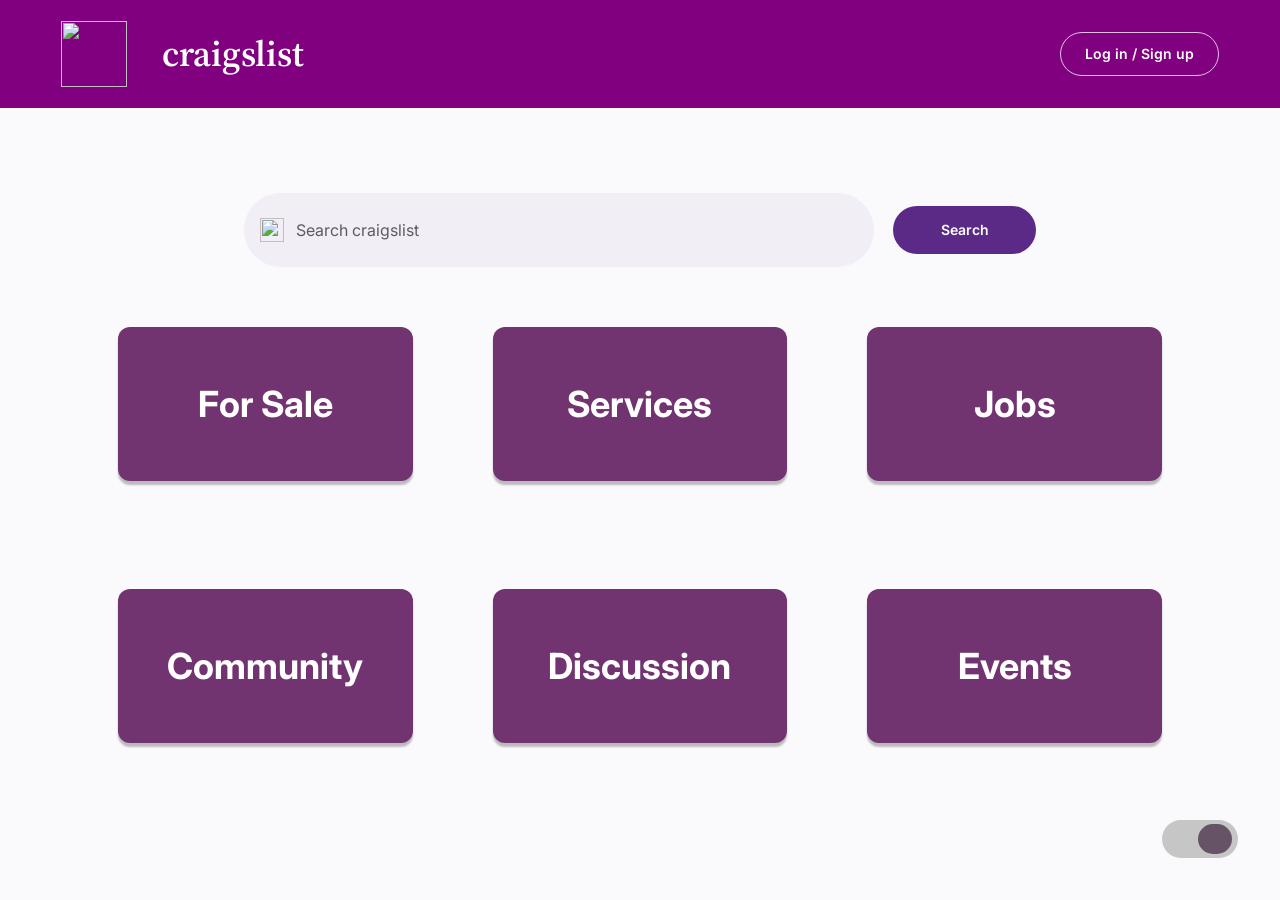
==== commit 30582e50: "added form validation by creating an account login/sign up functionality" ====
--- a/index.html
+++ b/index.html
@@ -15,7 +15,7 @@
   <meta property="og:description" content="Buy, sell and connect around Charlotte. A responsive Craigslist redesign by ITIS 4390 Group 6." />
   <meta property="og:image" content="https://kailynalisha.github.io/craigslist-redesign/assets/og-image.png" />
   <meta name="twitter:card" content="summary_large_image" />
-  <link rel="stylesheet" href="styles.css?v=202611020001" />
+  <link rel="stylesheet" href="styles.css?v=202611080006" />
   <!-- apply saved theme before the page paints -->
   <script>
     try { document.documentElement.dataset.theme = localStorage.getItem("theme") || "light"; } catch (e) {}
@@ -65,6 +65,6 @@
   <!-- desktop dark-mode switch (bottom-right, as in the Figma dashboard) -->
   <div class="theme-corner" data-theme-slot></div>
 
-  <script src="app.js?v=202611020001"></script>
+  <script src="app.js?v=202611080010"></script>
 </body>
 </html>
--- a/styles.css
+++ b/styles.css
@@ -291,6 +291,10 @@
   top: 16px;
 }
 
+.account-menu--header {
+  display: none;
+}
+
 /* =========================================================
    SECONDARY NAVBAR (Back + search)
    ========================================================= */
@@ -521,9 +525,9 @@
   display: flex;
   align-items: center;
   justify-content: flex-end;
-  width: 114px;
-  height: 56px;
-  padding: 5px 9px 6px;
+  width: 76px;
+  height: 38px;
+  padding: 4px 6px;
   background: var(--toggle-track);
   border: 0;
   border-radius: 40px;
@@ -531,15 +535,15 @@
 }
 
 .toggle__knob {
-  width: 56px;
-  height: 45px;
+  width: 34px;
+  height: 30px;
   background: var(--toggle-knob);
   border-radius: 40px;
   transition: transform 0.2s ease;
 }
 
 .toggle[aria-checked="true"] .toggle__knob {
-  transform: translateX(-40px);
+  transform: translateX(-30px);
 }
 
 /* =========================================================
@@ -611,6 +615,46 @@
 
 .drawer__link:hover,
 .drawer__link[aria-current="page"] {
+  background: var(--surface-raised);
+}
+
+.drawer__account {
+  width: 100%;
+  background: none;
+  border: 0;
+  color: inherit;
+  text-align: left;
+  cursor: pointer;
+}
+
+.account-menu--drawer {
+  width: 100%;
+}
+
+.account-popover {
+  padding: 8px;
+  background: var(--surface);
+  border: 1px solid var(--outline);
+  border-radius: var(--radius-sm);
+  box-shadow: 0 4px 12px rgba(0, 0, 0, 0.16);
+}
+
+.account-popover__signout {
+  width: 100%;
+  min-height: 40px;
+  padding: 0 12px;
+  background: none;
+  border: 0;
+  border-radius: var(--radius-sm);
+  color: var(--on-surface);
+  font: inherit;
+  font-weight: 600;
+  text-align: left;
+  cursor: pointer;
+}
+
+.account-popover__signout:hover,
+.account-popover__signout:focus-visible {
   background: var(--surface-raised);
 }
 
@@ -1235,6 +1279,121 @@
   gap: 12px;
 }
 
+.account-dialog {
+  position: fixed;
+  inset: 0;
+  width: min(440px, calc(100% - 32px));
+  max-height: calc(100vh - 32px);
+  margin: auto;
+  overflow-y: auto;
+}
+
+.account-dialog__inner,
+.account-dialog__form,
+.account-dialog__summary {
+  display: flex;
+  flex-direction: column;
+  gap: 14px;
+}
+
+.account-dialog__heading {
+  display: flex;
+  align-items: flex-start;
+  justify-content: space-between;
+  gap: 16px;
+  padding-right: 40px;
+}
+
+.account-dialog__heading h2 {
+  padding-top: 6px;
+}
+
+.account-dialog__dismiss {
+  position: absolute;
+  top: 8px;
+  right: 8px;
+  display: grid;
+  flex: 0 0 40px;
+  place-items: center;
+  width: 40px;
+  height: 40px;
+  margin: 0;
+  background: transparent;
+  border: 0;
+  border-radius: var(--radius-full);
+  color: var(--on-surface);
+  font: inherit;
+  font-size: 28px;
+  line-height: 1;
+  cursor: pointer;
+}
+
+.account-dialog__dismiss:hover {
+  background: var(--surface-raised);
+}
+
+.account-dialog__field {
+  display: flex;
+  flex-direction: column;
+  gap: 14px;
+}
+
+.account-dialog__notice,
+.account-dialog__status {
+  font-size: 13px;
+  line-height: 1.5;
+}
+
+.account-dialog__tabs {
+  display: flex;
+  gap: 8px;
+}
+
+.account-dialog__tab {
+  flex: 1;
+}
+
+.account-dialog__tab[aria-pressed="true"] {
+  background: var(--container);
+  color: var(--on-container);
+}
+
+.account-dialog__form label {
+  margin-bottom: -10px;
+  font-size: 14px;
+  font-weight: 600;
+}
+
+.account-dialog__form input {
+  width: 100%;
+  height: 44px;
+  padding: 0 12px;
+  background: var(--surface);
+  border: 1px solid var(--outline);
+  border-radius: var(--radius-sm);
+  color: var(--on-surface);
+}
+
+.account-dialog__form input[aria-invalid="true"] {
+  border-color: var(--error);
+  outline-color: var(--error);
+}
+
+.account-dialog__error {
+  margin: -8px 0 0;
+  color: var(--error);
+  font-size: 13px;
+}
+
+.account-dialog__submit,
+.account-dialog__cancel {
+  width: 100%;
+}
+
+.account-dialog__status {
+  color: var(--on-surface-medium);
+}
+
 .dialog h2 {
   font-size: 24px;
   font-weight: 700;
@@ -1293,6 +1452,28 @@
     justify-content: flex-start;
     height: 108px;
     padding: 21px 61px;
+  }
+
+  .account-menu--header {
+    position: absolute;
+    top: 32px;
+    right: 61px;
+    display: block;
+  }
+
+  .account-header {
+    display: inline-flex;
+    background: transparent;
+    border-color: rgba(255, 255, 255, 0.75);
+    color: #ffffff;
+  }
+
+  .account-menu--header .account-popover {
+    position: absolute;
+    top: calc(100% + 8px);
+    right: 0;
+    z-index: 20;
+    width: 160px;
   }
 
   .brand {
@@ -1391,7 +1572,6 @@
     gap: 108px 80px;
     max-width: 1204px;
     margin: 0 auto;
-    overflow: hidden;
   }
 
   .category-card {
@@ -1718,6 +1898,26 @@
   .dialog .btn {
     width: 144px;
     height: 48px;
+  }
+}
+
+@media (min-width: 900px) and (max-height: 825px) {
+  .home {
+    gap: clamp(24px, 4vh, 36px);
+    padding: 24px 80px 48px;
+  }
+
+  .home .search__field {
+    height: 64px;
+  }
+
+  .categories {
+    row-gap: clamp(32px, 6vh, 48px);
+  }
+
+  .category-card {
+    height: clamp(100px, 16vh, 128px);
+    font-size: clamp(26px, 4vh, 32px);
   }
 }
 
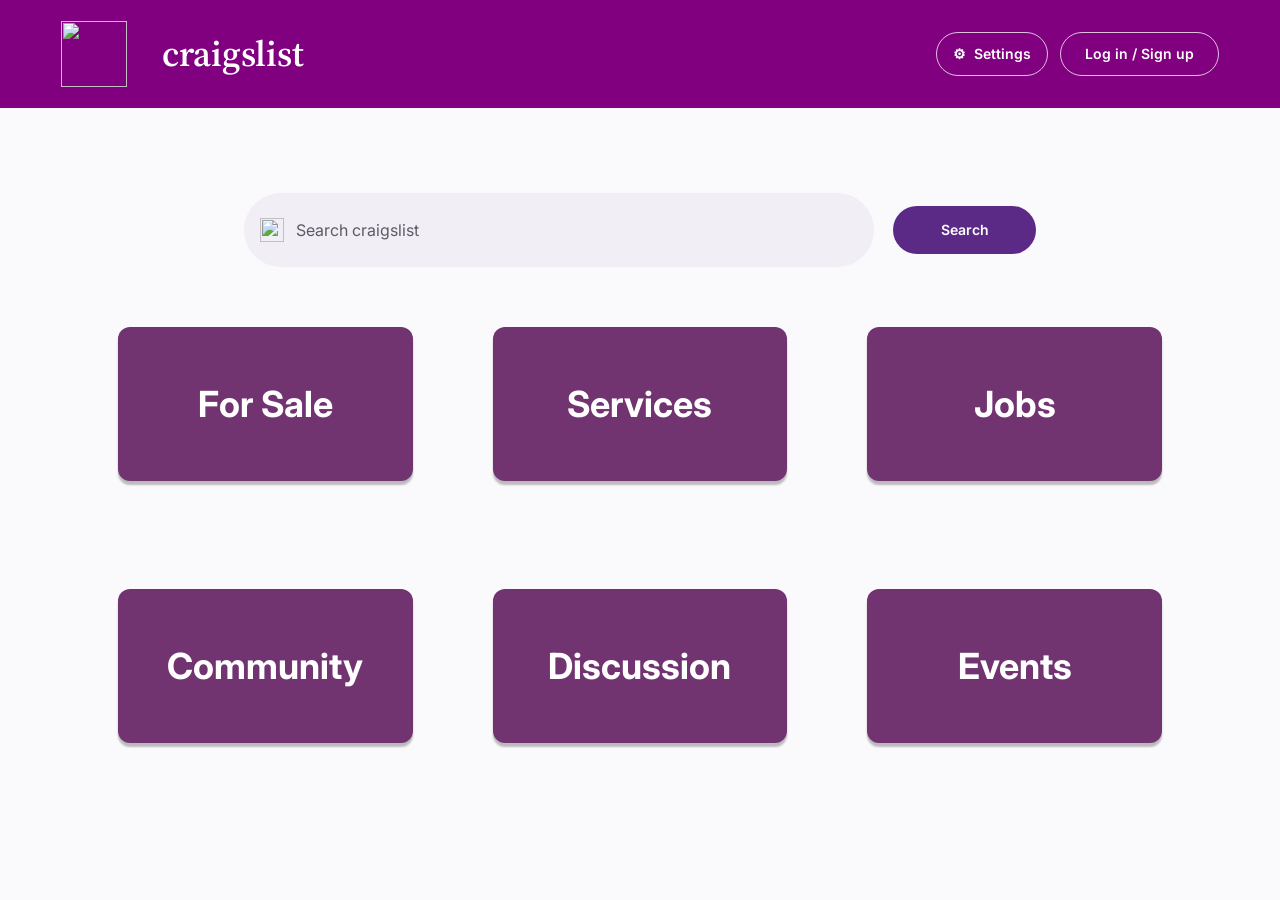
==== commit 5480316c: "created settings popup, integrated light/dark theme toggle into settings popup, removed theme toggle" ====
--- a/index.html
+++ b/index.html
@@ -15,7 +15,7 @@
   <meta property="og:description" content="Buy, sell and connect around Charlotte. A responsive Craigslist redesign by ITIS 4390 Group 6." />
   <meta property="og:image" content="https://kailynalisha.github.io/craigslist-redesign/assets/og-image.png" />
   <meta name="twitter:card" content="summary_large_image" />
-  <link rel="stylesheet" href="styles.css?v=202611080006" />
+  <link rel="stylesheet" href="styles.css?v=202611160001" />
   <!-- apply saved theme before the page paints -->
   <script>
     try { document.documentElement.dataset.theme = localStorage.getItem("theme") || "light"; } catch (e) {}
@@ -62,9 +62,6 @@
     </nav>
   </main>
 
-  <!-- desktop dark-mode switch (bottom-right, as in the Figma dashboard) -->
-  <div class="theme-corner" data-theme-slot></div>
-
-  <script src="app.js?v=202611080010"></script>
+  <script src="app.js?v=202611160001"></script>
 </body>
 </html>
--- a/styles.css
+++ b/styles.css
@@ -39,6 +39,7 @@
   --toggle-knob: #665366;
   --scrim: rgba(0, 0, 0, 0.32);
   --error: #b3261e;
+  --success: #1b7a3a;
   --card-border: #f1eef6;
 
   /* icons are exported in light colors, dark mode re-tints them */
@@ -75,6 +76,7 @@
   --toggle-track: #3e3b43;
   --toggle-knob: #cdb4f0;
   --error: #f2b8b5;
+  --success: #8fd5a6;
   --card-border: #3e3b43;
 
   --icon-filter: brightness(0) invert(83%) sepia(14%) saturate(1200%)
@@ -292,6 +294,34 @@
 }
 
 .account-menu--header {
+  position: absolute;
+  top: 16px;
+  right: 8px;
+  z-index: 20;
+  display: none;
+  align-items: center;
+  gap: 8px;
+}
+
+.account-menu--header .account-header {
+  display: inline-flex;
+  background: transparent;
+  border-color: rgba(255, 255, 255, 0.75);
+  color: #ffffff;
+}
+
+.account-menu--header .account-header:not(.account-settings) {
+  display: none;
+}
+
+.account-settings {
+  width: 48px;
+  min-width: 48px;
+  padding: 0;
+  font-size: 22px;
+}
+
+.account-settings__label {
   display: none;
 }
 
@@ -613,6 +643,16 @@
   text-decoration: none;
 }
 
+.drawer__settings {
+  width: 100%;
+  background: none;
+  border: 0;
+  color: var(--on-surface);
+  font-family: inherit;
+  text-align: left;
+  cursor: pointer;
+}
+
 .drawer__link:hover,
 .drawer__link[aria-current="page"] {
   background: var(--surface-raised);
@@ -662,34 +702,6 @@
   height: 1px;
   background: var(--outline);
   border: 0;
-}
-
-.drawer__section {
-  padding-left: 16px;
-  font-size: 12px;
-  font-weight: 600;
-  letter-spacing: 0.96px;
-  opacity: 0.7;
-}
-
-.drawer__row {
-  display: flex;
-  align-items: center;
-  justify-content: space-between;
-  padding-left: 16px;
-}
-
-.drawer__row strong {
-  display: block;
-  font-size: 16px;
-  font-weight: 600;
-  line-height: normal;
-}
-
-.drawer__row small {
-  display: block;
-  font-size: 12px;
-  opacity: 0.7;
 }
 
 /* =========================================================
@@ -1286,6 +1298,119 @@
   max-height: calc(100vh - 32px);
   margin: auto;
   overflow-y: auto;
+}
+
+.settings-dialog {
+  position: fixed;
+  inset: 0;
+  width: min(440px, calc(100% - 32px));
+  max-height: calc(100vh - 32px);
+  margin: auto;
+  padding: 24px;
+  overflow-y: auto;
+  background: var(--surface);
+  color: var(--on-surface);
+}
+
+.settings-dialog__inner,
+.settings-dialog__section,
+.settings-dialog__profile {
+  display: flex;
+  flex-direction: column;
+  gap: 16px;
+}
+
+.settings-dialog__inner {
+  gap: 20px;
+}
+
+.settings-dialog__heading {
+  padding-right: 40px;
+}
+
+.settings-dialog__heading h2 {
+  padding-top: 6px;
+}
+
+.settings-dialog__theme {
+  display: flex;
+  align-items: center;
+  justify-content: space-between;
+  gap: 16px;
+  padding: 12px 0;
+  border-top: 1px solid var(--outline);
+  border-bottom: 1px solid var(--outline);
+}
+
+.settings-dialog__theme h3,
+.settings-dialog__profile h3,
+.settings-dialog__password h3 {
+  font-size: 16px;
+  line-height: 24px;
+}
+
+.settings-dialog__theme p,
+.settings-dialog__section > p,
+.settings-dialog__password p {
+  color: var(--on-surface-medium);
+  font-size: 13px;
+  line-height: 1.5;
+}
+
+.settings-dialog__section[hidden] {
+  display: none;
+}
+
+.settings-dialog__actions {
+  display: flex;
+  gap: 10px;
+}
+
+.settings-dialog__actions .btn {
+  flex: 1;
+  padding: 0 12px;
+}
+
+.settings-dialog__email strong {
+  color: var(--on-surface);
+}
+
+.settings-dialog__profile {
+  gap: 8px;
+}
+
+.settings-dialog__profile label {
+  margin-top: 4px;
+  font-size: 14px;
+  font-weight: 600;
+}
+
+.settings-dialog__profile input {
+  width: 100%;
+  height: 44px;
+  padding: 0 12px;
+  background: var(--surface);
+  border: 1px solid var(--outline);
+  border-radius: var(--radius-sm);
+  color: var(--on-surface);
+}
+
+.settings-dialog__profile .btn {
+  width: 100%;
+  margin-top: 8px;
+}
+
+.settings-dialog__status {
+  color: var(--success);
+  font-size: 13px;
+}
+
+.settings-dialog__password {
+  display: flex;
+  flex-direction: column;
+  gap: 6px;
+  padding-top: 16px;
+  border-top: 1px solid var(--outline);
 }
 
 .account-dialog__inner,
@@ -1379,10 +1504,124 @@
   outline-color: var(--error);
 }
 
-.account-dialog__error {
-  margin: -8px 0 0;
+.account-dialog__required-note {
+  margin: 0;
+  color: var(--on-surface-medium);
+  font-size: 13px;
+}
+
+.account-dialog__field {
+  gap: 6px;
+}
+
+.account-dialog__form label {
+  margin-bottom: 0;
+}
+
+.account-dialog__control {
+  position: relative;
+}
+
+.account-dialog__control input {
+  padding-right: 40px;
+  transition: border-color 0.15s ease, box-shadow 0.15s ease;
+}
+
+.account-dialog__field.is-invalid input {
+  border-color: var(--error);
+  border-width: 2px;
+  outline-color: var(--error);
+}
+
+.account-dialog__field.is-valid input {
+  border-color: var(--success);
+  outline-color: var(--success);
+}
+
+.account-dialog__icon {
+  position: absolute;
+  top: 50%;
+  right: 12px;
+  display: none;
+  place-items: center;
+  width: 20px;
+  height: 20px;
+  border-radius: 50%;
+  color: var(--surface);
+  font-size: 13px;
+  font-weight: 700;
+  line-height: 1;
+  transform: translateY(-50%);
+  pointer-events: none;
+}
+
+.account-dialog__field.is-invalid .account-dialog__icon {
+  display: grid;
+  background: var(--error);
+}
+
+.account-dialog__field.is-invalid .account-dialog__icon::before {
+  content: "!";
+}
+
+.account-dialog__field.is-valid .account-dialog__icon {
+  display: grid;
+  background: var(--success);
+}
+
+.account-dialog__field.is-valid .account-dialog__icon::before {
+  content: "✓";
+}
+
+.account-dialog__msg {
+  min-height: 0;
+  margin: 0;
+  font-size: 13px;
+  line-height: 1.4;
+}
+
+.account-dialog__msg:empty {
+  display: none;
+}
+
+.account-dialog__msg.is-error {
   color: var(--error);
+}
+
+.account-dialog__msg.is-error::before {
+  content: "⚠ ";
+}
+
+.account-dialog__msg.is-success {
+  color: var(--success);
+}
+
+.account-dialog__rules {
+  display: grid;
+  gap: 2px;
+  margin: 0;
+  padding: 0;
+  list-style: none;
+  color: var(--on-surface-medium);
   font-size: 13px;
+}
+
+.account-dialog__rules[hidden] {
+  display: none;
+}
+
+.account-dialog__rules li::before {
+  content: "○";
+  display: inline-block;
+  width: 18px;
+}
+
+.account-dialog__rules li.is-met {
+  color: var(--success);
+}
+
+.account-dialog__rules li.is-met::before {
+  content: "✓";
 }
 
 .account-dialog__submit,
@@ -1391,7 +1630,9 @@
 }
 
 .account-dialog__status {
-  color: var(--on-surface-medium);
+  margin: 0;
+  color: var(--error);
+  font-weight: 600;
 }
 
 .dialog h2 {
@@ -1458,14 +1699,8 @@
     position: absolute;
     top: 32px;
     right: 61px;
-    display: block;
-  }
-
-  .account-header {
-    display: inline-flex;
-    background: transparent;
-    border-color: rgba(255, 255, 255, 0.75);
-    color: #ffffff;
+    display: flex;
+    gap: 12px;
   }
 
   .account-menu--header .account-popover {
@@ -1474,6 +1709,21 @@
     right: 0;
     z-index: 20;
     width: 160px;
+  }
+
+  .account-menu--header .account-header:not(.account-settings) {
+    display: inline-flex;
+  }
+
+  .account-settings {
+    width: auto;
+    min-width: 64px;
+    padding: 0 16px;
+    font-size: 14px;
+  }
+
+  .account-settings__label {
+    display: inline;
   }
 
   .brand {
@@ -1891,13 +2141,56 @@
     line-height: 56px;
   }
 
-  .dialog p {
+  .dialog:not(.account-dialog) p {
     display: none;
   }
 
   .dialog .btn {
     width: 144px;
     height: 48px;
+  }
+
+  .account-dialog {
+    width: 520px;
+    min-height: 0;
+  }
+
+  .account-dialog .account-dialog__inner {
+    align-items: stretch;
+    gap: 16px;
+    width: 100%;
+  }
+
+  .account-dialog h2 {
+    font-size: 32px;
+    line-height: 40px;
+  }
+
+  .account-dialog .account-dialog__tab {
+    width: auto;
+  }
+
+  .account-dialog .account-dialog__submit,
+  .account-dialog .account-dialog__cancel {
+    width: 100%;
+  }
+
+  .settings-dialog {
+    width: 520px;
+    padding: 28px;
+  }
+
+  .settings-dialog h2 {
+    font-size: 32px;
+    line-height: 40px;
+  }
+
+  .settings-dialog .btn {
+    width: auto;
+  }
+
+  .settings-dialog__profile .btn {
+    width: 100%;
   }
 }
 
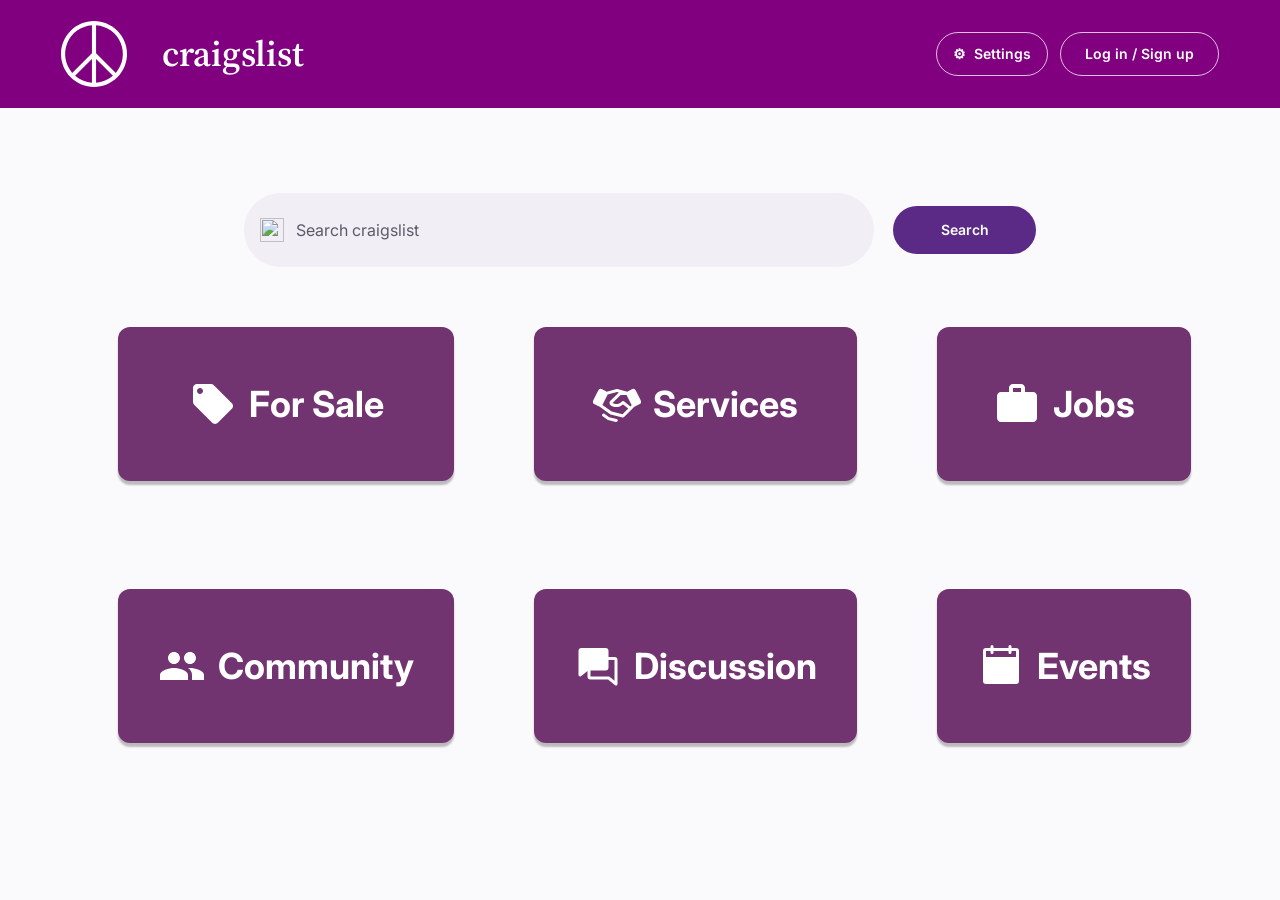
==== commit 5c8a0417: "added icons to homepage for categories, update search results for categories to use these icons" ====
--- a/index.html
+++ b/index.html
@@ -7,15 +7,15 @@
   <link rel="preconnect" href="https://fonts.googleapis.com" />
   <link rel="preconnect" href="https://fonts.gstatic.com" crossorigin />
   <link href="https://fonts.googleapis.com/css2?family=Inter:wght@400;500;600;700&family=Source+Serif+Pro:wght@600&display=swap" rel="stylesheet" />
-  <link rel="icon" href="assets/favicon.svg" type="image/svg+xml" />
+  <link rel="icon" href="assets/branding/favicon.svg" type="image/svg+xml" />
   <meta name="theme-color" content="#800080" />
   <meta name="description" content="Buy, sell and connect around Charlotte. A responsive Craigslist redesign by ITIS 4390 Group 6." />
   <meta property="og:type" content="website" />
   <meta property="og:title" content="craigslist redesign" />
   <meta property="og:description" content="Buy, sell and connect around Charlotte. A responsive Craigslist redesign by ITIS 4390 Group 6." />
-  <meta property="og:image" content="https://kailynalisha.github.io/craigslist-redesign/assets/og-image.png" />
+  <meta property="og:image" content="https://kailynalisha.github.io/craigslist-redesign/assets/branding/og-image.png" />
   <meta name="twitter:card" content="summary_large_image" />
-  <link rel="stylesheet" href="styles.css?v=202611160001" />
+  <link rel="stylesheet" href="styles.css?v=202611241440" />
   <!-- apply saved theme before the page paints -->
   <script>
     try { document.documentElement.dataset.theme = localStorage.getItem("theme") || "light"; } catch (e) {}
@@ -24,22 +24,22 @@
 
 <body data-page="home">
   <a class="skip-link" href="#main">Skip to content</a>
-  <header class="navbar">
+  <header class="navbar u-flex-center">
     <button class="menu-btn mobile-only" type="button" aria-label="Open menu" data-open-menu>
       <img src="assets/menu-white.svg" width="33" height="30" alt="" />
     </button>
-    <a class="brand" href="index.html">
-      <img class="brand__logo brand__logo--mobile" src="assets/logo-mobile.svg" width="38" height="38" alt="" />
-      <img class="brand__logo brand__logo--desktop" src="assets/logo-desktop.svg" width="66" height="66" alt="" />
+    <a class="brand u-flex u-items-center" href="index.html">
+      <img class="brand__logo brand__logo--mobile" src="assets/branding/logo-mobile.svg" width="38" height="38" alt="" />
+      <img class="brand__logo brand__logo--desktop" src="assets/branding/logo-desktop.svg" width="66" height="66" alt="" />
       <span class="brand__name">craigslist</span>
     </a>
   </header>
 
-  <main class="home" id="main">
+  <main class="home u-flex-col u-flex-1" id="main">
     <h1 class="home__title">Find something nearby</h1>
 
     <form class="search" action="search.html" role="search">
-      <div class="search__field">
+      <div class="search__field u-flex u-items-center">
         <img class="icon-muted" src="assets/icon-search.svg" width="24" height="24" alt="" />
         <label class="visually-hidden" for="q">Search craigslist</label>
         <input class="search__input" id="q" type="search" name="q" placeholder="Search craigslist" autocomplete="off" />
@@ -52,16 +52,16 @@
 
     <nav aria-label="Categories">
       <ul class="categories">
-        <li><a class="category-card" href="search.html?category=for-sale">For Sale</a></li>
-        <li><a class="category-card" href="search.html?category=services">Services</a></li>
-        <li><a class="category-card" href="search.html?category=jobs">Jobs</a></li>
-        <li><a class="category-card" href="search.html?category=community">Community</a></li>
-        <li><a class="category-card" href="search.html?category=discussion">Discussion</a></li>
-        <li><a class="category-card" href="search.html?category=events">Events</a></li>
+        <li><a class="category-card u-flex-center" href="search.html?category=for-sale"><img class="category-card__icon" src="assets/categories/icon-for-sale.svg" alt="" aria-hidden="true" />For Sale</a></li>
+        <li><a class="category-card u-flex-center" href="search.html?category=services"><img class="category-card__icon" src="assets/categories/handshake-fill.svg" alt="" aria-hidden="true" />Services</a></li>
+        <li><a class="category-card u-flex-center" href="search.html?category=jobs"><img class="category-card__icon" src="assets/categories/icon-jobs.svg" alt="" aria-hidden="true" />Jobs</a></li>
+        <li><a class="category-card u-flex-center" href="search.html?category=community"><img class="category-card__icon" src="assets/categories/icon-people.svg" alt="" aria-hidden="true" />Community</a></li>
+        <li><a class="category-card u-flex-center" href="search.html?category=discussion"><img class="category-card__icon" src="assets/categories/chats-fill.svg" alt="" aria-hidden="true" />Discussion</a></li>
+        <li><a class="category-card u-flex-center" href="search.html?category=events"><img class="category-card__icon" src="assets/categories/calendar-blank-fill.svg" alt="" aria-hidden="true" />Events</a></li>
       </ul>
     </nav>
   </main>
 
-  <script src="app.js?v=202611160001"></script>
+  <script src="app.js?v=202611241440"></script>
 </body>
 </html>
--- a/styles.css
+++ b/styles.css
@@ -110,10 +110,7 @@
 }
 
 body[data-page="search"] > #main {
-  flex: 1;
   min-height: 0;
-  display: flex;
-  flex-direction: column;
   overflow: hidden;
 }
 
@@ -135,6 +132,38 @@
 /* the hidden attribute always wins over display rules below */
 [hidden] {
   display: none !important;
+}
+
+/* SHARED LAYOUT UTILITIES */
+.u-flex {
+  display: flex;
+}
+
+.u-flex-col {
+  display: flex;
+  flex-direction: column;
+}
+
+.u-flex-center {
+  display: flex;
+  align-items: center;
+  justify-content: center;
+}
+
+.u-flex-1 {
+  flex: 1;
+}
+
+.u-items-center {
+  align-items: center;
+}
+
+.u-justify-center {
+  justify-content: center;
+}
+
+.u-justify-between {
+  justify-content: space-between;
 }
 
 .icon {
@@ -244,17 +273,12 @@
    ========================================================= */
 .navbar {
   position: relative;
-  display: flex;
-  align-items: center;
-  justify-content: center;
   height: 80px;
   padding: 21px 16px;
   background: var(--header);
 }
 
 .brand {
-  display: flex;
-  align-items: center;
   gap: 20px;
   color: #ffffff;
   text-decoration: none;
@@ -299,7 +323,6 @@
   right: 8px;
   z-index: 20;
   display: none;
-  align-items: center;
   gap: 8px;
 }
 
@@ -329,8 +352,6 @@
    SECONDARY NAVBAR (Back + search)
    ========================================================= */
 .subnav {
-  display: flex;
-  align-items: center;
   gap: 13px;
   min-height: 63px;
   padding: 4px 16px 3px;
@@ -338,8 +359,6 @@
 }
 
 .subnav__left {
-  display: flex;
-  align-items: center;
   gap: 8px;
   flex-shrink: 0;
 }
@@ -380,8 +399,6 @@
 }
 
 .search__field {
-  display: flex;
-  align-items: center;
   gap: 12px;
   height: 48px;
   padding: 0 16px;
@@ -446,8 +463,6 @@
   left: 0;
   right: 0;
   z-index: 20;
-  display: flex;
-  flex-direction: column;
   gap: 8px;
   padding: 16px;
   list-style: none;
@@ -456,10 +471,6 @@
   box-shadow: 0 8px 24px rgba(0, 0, 0, 0.12);
 }
 
-.suggestions[hidden] {
-  display: none;
-}
-
 .suggestions__label {
   font-size: 12px;
   font-weight: 600;
@@ -469,8 +480,6 @@
 }
 
 .suggestions a {
-  display: flex;
-  align-items: center;
   height: 32px;
   padding: 0 12px;
   background: var(--outline);
@@ -489,8 +498,6 @@
    HOME / DASHBOARD
    ========================================================= */
 .home {
-  display: flex;
-  flex-direction: column;
   gap: 16px;
   padding: 16px;
   margin-top: 5px;
@@ -514,9 +521,7 @@
 }
 
 .category-card {
-  display: flex;
-  align-items: center;
-  justify-content: center;
+  gap: 12px;
   height: 96px;
   padding: 24px 40px;
   background: var(--container);
@@ -533,6 +538,13 @@
     box-shadow 0.2s ease;
 }
 
+.category-card__icon {
+  width: 40px;
+  height: 40px;
+  flex-shrink: 0;
+  filter: brightness(0) invert(1);
+}
+
 .category-card:hover {
   filter: brightness(1.15);
   transform: translateY(-3px);
@@ -544,17 +556,11 @@
   box-shadow: 0 2px 2px rgba(0, 0, 0, 0.25);
 }
 
-.theme-corner {
-  display: none;
-}
-
 /* =========================================================
    THEME TOGGLE
    ========================================================= */
 .toggle {
-  display: flex;
-  align-items: center;
-  justify-content: flex-end;
+  justify-content: flex-start;
   width: 76px;
   height: 38px;
   padding: 4px 6px;
@@ -573,7 +579,7 @@
 }
 
 .toggle[aria-checked="true"] .toggle__knob {
-  transform: translateX(-30px);
+  transform: translateX(30px);
 }
 
 /* =========================================================
@@ -606,8 +612,6 @@
   top: 0;
   bottom: 0;
   left: 0;
-  display: flex;
-  flex-direction: column;
   gap: 8px;
   width: 296px;
   max-width: 85vw;
@@ -746,7 +750,6 @@
 }
 
 .mobile-filters {
-  display: flex;
   gap: 8px;
   margin: 0 0 16px;
   padding: 2px 8px 4px;
@@ -769,22 +772,16 @@
    ========================================================= */
 
 .results {
-  flex: 1;
   min-width: 0;
   min-height: 0;
-  display: flex;
-  flex-direction: column;
   overflow-y: scroll;
 }
 
 .results-page {
-  flex: 1;
   padding: 14px 6px 32px;
 
   /* min height lets content shrink into available space */
   min-height: 0;
-  display: flex;
-  flex-direction: column;
   overflow: hidden;
 }
 
@@ -809,15 +806,12 @@
   gap: 18px 5px;
   list-style: none;
 
-  flex: 1;
   min-height: 0;
   overflow-y: auto;
   align-content: start;
 }
 
 .listing-card {
-  display: flex;
-  flex-direction: column;
   height: 100%;
   padding: 10px;
   background: var(--surface);
@@ -900,8 +894,6 @@
 }
 
 .listing-card__meta {
-  display: flex;
-  align-items: center;
   gap: 4px;
   font-size: 12px;
   line-height: 16px;
@@ -920,7 +912,6 @@
 }
 
 .empty-state__action {
-  display: flex;
   width: max-content;
   margin: 16px auto 0;
 }
@@ -981,8 +972,6 @@
    PAGE BAR (mobile "Back | Listing details")
    ========================================================= */
 .page-bar {
-  display: flex;
-  align-items: center;
   gap: 12px;
   padding: 8px 16px;
   background: var(--surface);
@@ -1002,10 +991,6 @@
    LISTING DETAILS
    ========================================================= */
 .listing {
-  flex: 1;
-  display: flex;
-  flex-direction: column;
-
   min-height: 0;
   overflow-y: auto;
 }
@@ -1016,8 +1001,6 @@
 }
 
 .listing__layout {
-  display: flex;
-  flex-direction: column;
   gap: 16px;
   padding: 16px;
 }
@@ -1054,8 +1037,6 @@
 }
 
 .listing__info {
-  display: flex;
-  flex-direction: column;
   gap: 16px;
 }
 
@@ -1076,8 +1057,6 @@
 }
 
 .listing__desc {
-  display: flex;
-  flex-direction: column;
   gap: 1em;
   font-size: 15px;
   line-height: normal;
@@ -1085,7 +1064,6 @@
 
 .tag {
   display: inline-flex;
-  align-items: center;
   height: 49px;
   padding: 0 20px;
   background: var(--primary);
@@ -1100,7 +1078,6 @@
 }
 
 .listing__facts {
-  flex-direction: column;
   gap: 14px;
   align-items: flex-start;
 }
@@ -1111,8 +1088,6 @@
 }
 
 .location-card {
-  display: flex;
-  flex-direction: column;
   gap: 12px;
   padding: 16px;
   background: var(--surface);
@@ -1187,15 +1162,10 @@
    CONTACT SELLER
    ========================================================= */
 .contact {
-  flex: 1;
-  display: flex;
-  flex-direction: column;
   min-height: 0;
 }
 
 .contact__body {
-  display: flex;
-  flex-direction: column;
   gap: 16px;
   padding: 16px;
 }
@@ -1221,8 +1191,6 @@
 }
 
 .message-form {
-  display: flex;
-  flex-direction: column;
   gap: 8px;
 }
 
@@ -1286,8 +1254,6 @@
 }
 
 .dialog__inner {
-  display: flex;
-  flex-direction: column;
   gap: 12px;
 }
 
@@ -1315,8 +1281,6 @@
 .settings-dialog__inner,
 .settings-dialog__section,
 .settings-dialog__profile {
-  display: flex;
-  flex-direction: column;
   gap: 16px;
 }
 
@@ -1333,9 +1297,6 @@
 }
 
 .settings-dialog__theme {
-  display: flex;
-  align-items: center;
-  justify-content: space-between;
   gap: 16px;
   padding: 12px 0;
   border-top: 1px solid var(--outline);
@@ -1343,31 +1304,23 @@
 }
 
 .settings-dialog__theme h3,
-.settings-dialog__profile h3,
-.settings-dialog__password h3 {
+.settings-dialog__profile h3 {
   font-size: 16px;
   line-height: 24px;
 }
 
 .settings-dialog__theme p,
-.settings-dialog__section > p,
-.settings-dialog__password p {
+.settings-dialog__section > p {
   color: var(--on-surface-medium);
   font-size: 13px;
   line-height: 1.5;
 }
 
-.settings-dialog__section[hidden] {
-  display: none;
-}
-
 .settings-dialog__actions {
-  display: flex;
   gap: 10px;
 }
 
 .settings-dialog__actions .btn {
-  flex: 1;
   padding: 0 12px;
 }
 
@@ -1401,30 +1354,32 @@
 }
 
 .settings-dialog__status {
-  color: var(--success);
-  font-size: 13px;
-}
-
-.settings-dialog__password {
-  display: flex;
-  flex-direction: column;
-  gap: 6px;
-  padding-top: 16px;
-  border-top: 1px solid var(--outline);
+  position: fixed;
+  top: max(16px, env(safe-area-inset-top));
+  right: auto;
+  bottom: auto;
+  left: 50%;
+  z-index: 20;
+  width: min(440px, calc(100vw - 32px));
+  margin: 0;
+  padding: 14px 18px;
+  transform: translateX(-50%);
+  background: var(--success);
+  border-radius: var(--radius-md);
+  box-shadow: 0 6px 24px rgba(0, 0, 0, 0.24);
+  color: var(--surface);
+  font-size: 14px;
+  font-weight: 600;
+  line-height: 1.4;
 }
 
 .account-dialog__inner,
-.account-dialog__form,
-.account-dialog__summary {
-  display: flex;
-  flex-direction: column;
+.account-dialog__form {
   gap: 14px;
 }
 
 .account-dialog__heading {
-  display: flex;
   align-items: flex-start;
-  justify-content: space-between;
   gap: 16px;
   padding-right: 40px;
 }
@@ -1457,25 +1412,13 @@
   background: var(--surface-raised);
 }
 
-.account-dialog__field {
-  display: flex;
-  flex-direction: column;
-  gap: 14px;
-}
-
-.account-dialog__notice,
-.account-dialog__status {
+.account-dialog__notice {
   font-size: 13px;
   line-height: 1.5;
 }
 
 .account-dialog__tabs {
-  display: flex;
   gap: 8px;
-}
-
-.account-dialog__tab {
-  flex: 1;
 }
 
 .account-dialog__tab[aria-pressed="true"] {
@@ -1484,7 +1427,6 @@
 }
 
 .account-dialog__form label {
-  margin-bottom: -10px;
   font-size: 14px;
   font-weight: 600;
 }
@@ -1512,10 +1454,6 @@
 
 .account-dialog__field {
   gap: 6px;
-}
-
-.account-dialog__form label {
-  margin-bottom: 0;
 }
 
 .account-dialog__control {
@@ -1606,10 +1544,6 @@
   font-size: 13px;
 }
 
-.account-dialog__rules[hidden] {
-  display: none;
-}
-
 .account-dialog__rules li::before {
   content: "○";
   display: inline-block;
@@ -1633,6 +1567,8 @@
   margin: 0;
   color: var(--error);
   font-weight: 600;
+  font-size: 13px;
+  line-height: 1.5;
 }
 
 .dialog h2 {
@@ -1645,11 +1581,6 @@
    404 PAGE
    ========================================================= */
 .not-found {
-  flex: 1;
-  display: flex;
-  flex-direction: column;
-  align-items: center;
-  justify-content: center;
   gap: 16px;
   padding: 48px 16px;
   text-align: center;
@@ -1673,9 +1604,7 @@
 }
 
 .not-found__actions {
-  display: flex;
   flex-wrap: wrap;
-  justify-content: center;
   gap: 12px;
   margin-top: 8px;
 }
@@ -1684,6 +1613,15 @@
    DESKTOP (900px and up)
    ========================================================= */
 @media (min-width: 900px) {
+  .u-desktop-flex-col {
+    display: flex;
+    flex-direction: column;
+  }
+
+  .u-desktop-flex-1 {
+    flex: 1;
+  }
+
   .mobile-only {
     display: none !important;
   }
@@ -1775,7 +1713,6 @@
 
   /* home */
   .home {
-    flex: 1;
     justify-content: center;
     align-items: center;
     gap: 60px;
@@ -1829,11 +1766,9 @@
     font-size: 36px;
   }
 
-  .theme-corner {
-    display: block;
-    position: fixed;
-    right: 42px;
-    bottom: 42px;
+  .category-card__icon {
+    width: 48px;
+    height: 48px;
   }
 
   /* search results */
@@ -1843,7 +1778,6 @@
   }
 
   .results-page {
-    display: flex;
     gap: 48px;
     padding: 24px 75px 32px;
     flex-direction: row;
@@ -1854,8 +1788,6 @@
   }
 
   .filters {
-    display: flex;
-    flex-direction: column;
     gap: 15px;
     flex: 0 0 345px;
     align-self: flex-start;
@@ -1876,8 +1808,6 @@
   }
 
   .filter-group {
-    display: flex;
-    flex-direction: column;
     gap: 11px;
   }
 
@@ -1887,7 +1817,6 @@
 
   .filter-group__header {
     display: flex;
-    align-items: center;
     width: 100%;
     min-height: 44px;
     padding: 8px 10px;
@@ -1908,19 +1837,13 @@
   }
 
   .filter-group__options {
-    display: flex;
     flex-wrap: wrap;
     gap: 6px 8px;
     padding: 2px;
   }
 
-  .filter-group__options[hidden] {
-    display: none;
-  }
-
   .results__toolbar {
     display: flex;
-    align-items: center;
     gap: 16px;
   }
 
@@ -1948,8 +1871,6 @@
   }
 
   .listing-card__body {
-    display: flex;
-    flex-direction: column;
     gap: 4px;
     padding: 12px 16px 16px;
   }
@@ -1972,8 +1893,6 @@
   }
 
   .listing__media {
-    display: flex;
-    flex-direction: column;
     gap: 43px;
     flex: 0 0 433px;
   }
@@ -1988,12 +1907,7 @@
     height: 40px;
   }
 
-  .listing__facts {
-    display: flex;
-  }
-
   .listing__info {
-    flex: 1;
     min-width: 0;
     gap: 28px;
   }
@@ -2028,8 +1942,6 @@
   }
 
   .location-card__text {
-    display: flex;
-    flex-direction: column;
     align-items: flex-end;
     gap: 18px;
     flex: 0 0 145px;
@@ -2053,7 +1965,6 @@
   }
 
   .location-card__map {
-    flex: 1;
     height: 205px;
     background: var(--thumb);
     border-radius: var(--radius-sm);
@@ -2061,7 +1972,6 @@
 
   /* contact seller */
   .contact__body {
-    flex: 1;
     min-height: 0;
     width: min(880px, 100% - 64px);
     margin: 0 auto;
@@ -2082,12 +1992,10 @@
   }
 
   .message-form {
-    flex: 1;
     min-height: 0;
   }
 
   .message-form label {
-    flex: 1;
     min-height: 80px;
     position: absolute;
     width: 1px;
@@ -2141,7 +2049,7 @@
     line-height: 56px;
   }
 
-  .dialog:not(.account-dialog) p {
+  .dialog:not(.account-dialog):not(.settings-dialog) p {
     display: none;
   }
 
@@ -2192,6 +2100,14 @@
   .settings-dialog__profile .btn {
     width: 100%;
   }
+
+  .settings-dialog__status {
+    top: auto;
+    right: max(24px, env(safe-area-inset-right));
+    bottom: max(24px, env(safe-area-inset-bottom));
+    left: auto;
+    transform: none;
+  }
 }
 
 @media (min-width: 900px) and (max-height: 825px) {
@@ -2219,7 +2135,6 @@
     display: none !important;
   }
   .home {
-    flex: 1;
     min-height: 0;
   }
 
@@ -2280,8 +2195,6 @@
 }
 
 .suggestions a.suggestion {
-  display: flex;
-  align-items: center;
   gap: 12px;
   height: auto;
   min-height: 44px;
@@ -2327,8 +2240,6 @@
 }
 
 .suggestion__text {
-  display: flex;
-  flex-direction: column;
   min-width: 0;
 }
 
@@ -2374,8 +2285,6 @@
 }
 
 .suggestions__empty {
-  display: flex;
-  flex-direction: column;
   gap: 4px;
   padding: 12px 8px;
   font-size: 14px;
@@ -2400,10 +2309,7 @@
 
 /* --- Search page loading: progress bar + skeleton cards --- */
 body[data-page="search"] #loading:not([hidden]) {
-  flex: 1;
   min-height: 0;
-  display: flex;
-  flex-direction: column;
   overflow-y: auto;
 }
 
@@ -2423,8 +2329,6 @@
 }
 
 .skeleton-card {
-  display: flex;
-  flex-direction: column;
   gap: 8px;
   padding: 10px;
   border: 1px solid var(--card-border);
@@ -2483,9 +2387,6 @@
 }
 
 .loading__error {
-  display: flex;
-  flex-direction: column;
-  align-items: center;
   gap: 8px;
   padding: 24px 16px;
   text-align: center;
@@ -2567,9 +2468,6 @@
   position: absolute;
   inset: 0;
   z-index: 500; /* above Leaflet panes */
-  display: flex;
-  align-items: center;
-  justify-content: center;
   gap: 10px;
   background: var(--surface-raised);
   font-size: 14px;
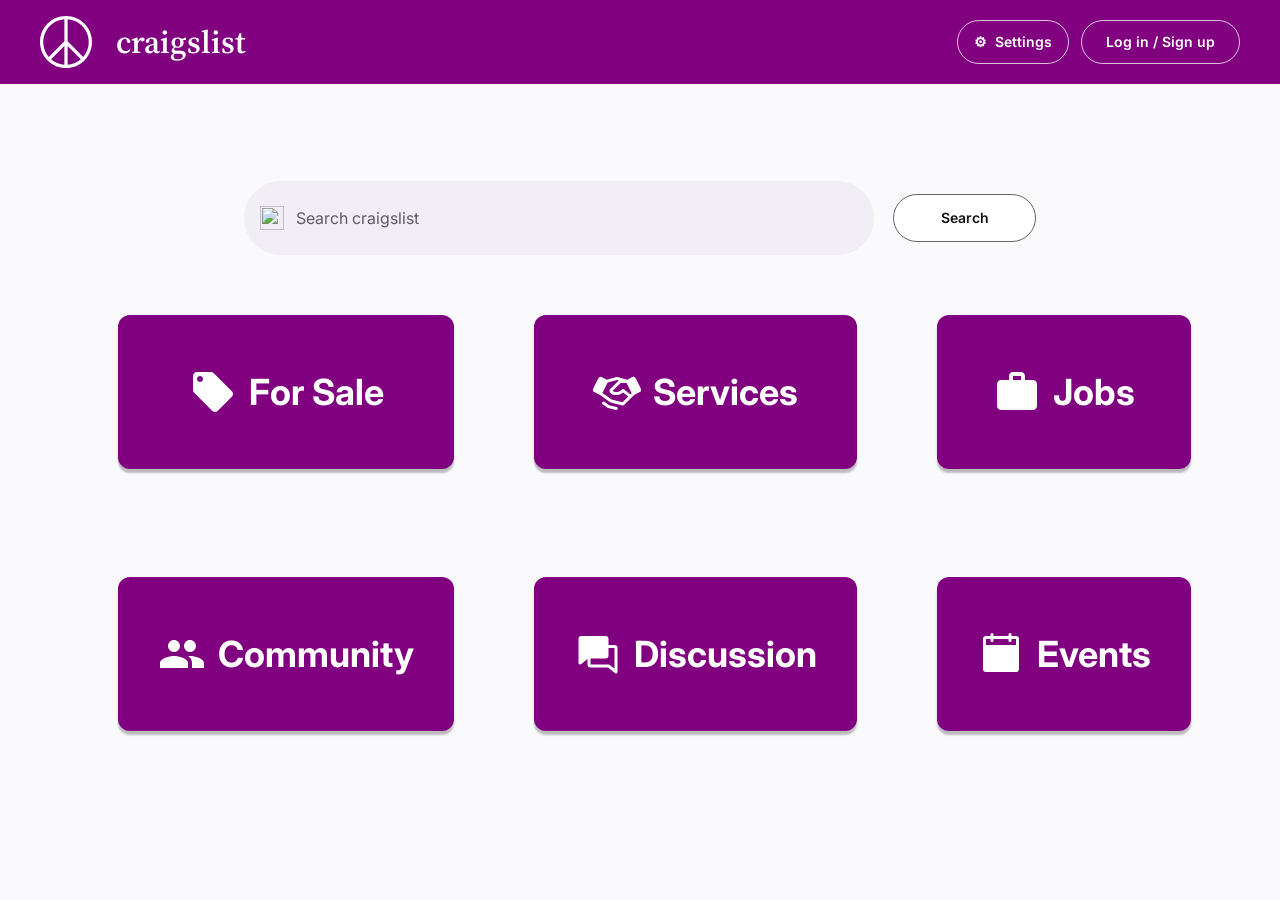
==== commit cee11b00: "redesign product details page, shortern navigation bar for larger screen sizes, add sign out button " ====
--- a/index.html
+++ b/index.html
@@ -15,7 +15,7 @@
   <meta property="og:description" content="Buy, sell and connect around Charlotte. A responsive Craigslist redesign by ITIS 4390 Group 6." />
   <meta property="og:image" content="https://kailynalisha.github.io/craigslist-redesign/assets/branding/og-image.png" />
   <meta name="twitter:card" content="summary_large_image" />
-  <link rel="stylesheet" href="styles.css?v=202611241440" />
+  <link rel="stylesheet" href="styles.css?v=202611241729" />
   <!-- apply saved theme before the page paints -->
   <script>
     try { document.documentElement.dataset.theme = localStorage.getItem("theme") || "light"; } catch (e) {}
@@ -62,6 +62,6 @@
     </nav>
   </main>
 
-  <script src="app.js?v=202611241440"></script>
+  <script src="app.js?v=202611241728"></script>
 </body>
 </html>
--- a/styles.css
+++ b/styles.css
@@ -26,14 +26,22 @@
   --primary: #5b2a86;
   --on-primary: #ffffff;
   --header: #800080;
-  --container: #713471;
+  --container: #800080;
   --on-container: #ffffff;
   --thumb: #efe6fa;
   --subnav: #efd1ef;
-  --filter-panel: #efefef;
-  --filter-heading: #565656;
-  --filter-open: #451145;
-  --filter-closed: #b76eb7;
+  --filter-panel: transparent;
+  --filter-heading: #333333;
+  --filter-open: #262626;
+  --filter-open-text: #ffffff;
+  --filter-closed: #e5e5e5;
+  --filter-closed-text: #1d1a22;
+  --filter-outline: #666666;
+  --filter-selected: #262626;
+  --filter-selected-text: #ffffff;
+  --home-search-bg: #ffffff;
+  --home-search-text: #111111;
+  --home-search-border: #666666;
   --location-card: #c6c6c6;
   --toggle-track: #c6c6c6;
   --toggle-knob: #665366;
@@ -62,16 +70,24 @@
   --surface-raised: #2c2c2c;
   --on-surface: #e6e1e9;
   --on-surface-medium: #a9a4ae;
-  --outline: #3e3b43;
+  --outline: #767676;
   --primary: #cdb4f0;
   --header: #352a4a;
   --container: #352a4a;
   --thumb: #1e1e1e;
   --subnav: #2c2c2c;
-  --filter-panel: #2c2c2c;
-  --filter-heading: #a9a4ae;
-  --filter-open: #352a4a;
-  --filter-closed: #352a4a;
+  --filter-panel: transparent;
+  --filter-heading: #e6e1e9;
+  --filter-open: #e7e7e7;
+  --filter-open-text: #111111;
+  --filter-closed: #343434;
+  --filter-closed-text: #ffffff;
+  --filter-outline: #b0b0b0;
+  --filter-selected: #eeeeee;
+  --filter-selected-text: #111111;
+  --home-search-bg: #f0f0f0;
+  --home-search-text: #111111;
+  --home-search-border: #f0f0f0;
   --location-card: #2c2c2c;
   --toggle-track: #3e3b43;
   --toggle-knob: #cdb4f0;
@@ -258,6 +274,18 @@
   color: var(--primary);
 }
 
+.home .search__submit {
+  background: var(--home-search-bg);
+  color: var(--home-search-text);
+  border-color: var(--home-search-border);
+}
+
+:root[data-theme="dark"] .home .search__submit {
+  background: var(--home-search-bg);
+  color: var(--home-search-text);
+  border-color: var(--home-search-border);
+}
+
 :root[data-theme="dark"] .btn--outline {
   background: transparent;
   border-color: var(--outline);
@@ -647,7 +675,8 @@
   text-decoration: none;
 }
 
-.drawer__settings {
+.drawer__settings,
+.drawer__signout {
   width: 100%;
   background: none;
   border: 0;
@@ -714,12 +743,13 @@
 .chip {
   flex-shrink: 0;
   padding: 6px 10px;
-  background: none;
-  border: 1px solid var(--outline);
+  background: var(--surface);
+  border: 1px solid var(--filter-outline);
   border-radius: var(--radius-lg);
   font-size: 14px;
   line-height: 20px;
   white-space: nowrap;
+  color: var(--on-surface);
   cursor: pointer;
 }
 
@@ -728,25 +758,15 @@
 }
 
 .chip[aria-pressed="true"] {
-  background: var(--primary);
-  border-color: var(--primary);
-  color: var(--on-primary);
-}
-
-:root[data-theme="dark"] .chip[aria-pressed="true"] {
-  background: var(--container);
-  border-color: var(--container);
+  background: var(--filter-selected);
+  border-color: var(--filter-selected);
+  color: var(--filter-selected-text);
 }
 
 .chip--sort {
-  border-color: var(--primary);
-  color: var(--primary);
+  border-color: var(--filter-outline);
+  color: var(--on-surface);
   font-weight: 600;
-}
-
-:root[data-theme="dark"] .chip--sort {
-  border-color: var(--outline);
-  color: var(--on-surface);
 }
 
 .mobile-filters {
@@ -1006,8 +1026,10 @@
 }
 
 .listing__thumb {
+  position: relative;
   display: grid;
   place-items: center;
+  width: 100%;
   height: 260px;
   background: var(--surface-raised);
   border-radius: var(--radius-md);
@@ -1020,6 +1042,12 @@
 
 .listing__thumb--photo {
   overflow: hidden;
+  padding: 0;
+  color: inherit;
+  font: inherit;
+  border: 0;
+  appearance: none;
+  cursor: zoom-in;
 }
 
 .listing__thumb img.listing__photo {
@@ -1034,6 +1062,44 @@
 .listing__thumb img.listing__photo--inset {
   max-width: 92%;
   max-height: 92%;
+}
+
+.photo-viewer {
+  position: fixed;
+  width: min(1200px, calc(100vw - 32px));
+  height: min(900px, calc(100vh - 32px));
+  max-width: calc(100vw - 32px);
+  max-height: calc(100vh - 32px);
+  margin: auto;
+  padding: 56px 16px 16px;
+  background: var(--surface);
+  color: var(--on-surface);
+  border: 1px solid var(--outline);
+  border-radius: var(--radius-lg);
+}
+
+.photo-viewer[open] {
+  display: grid;
+  place-items: center;
+}
+
+.photo-viewer::backdrop {
+  background: rgba(0, 0, 0, 0.78);
+}
+
+.photo-viewer__image {
+  width: 100%;
+  height: 100%;
+  object-fit: contain;
+}
+
+.photo-viewer__close {
+  position: absolute;
+  top: 12px;
+  right: 12px;
+  min-width: 0;
+  height: 36px;
+  padding: 0 12px;
 }
 
 .listing__info {
@@ -1629,16 +1695,17 @@
   /* header */
   .navbar {
     justify-content: flex-start;
-    height: 108px;
-    padding: 21px 61px;
+    height: 84px;
+    padding: 14px 40px;
   }
 
   .account-menu--header {
     position: absolute;
-    top: 32px;
-    right: 61px;
+    top: 50%;
+    right: 40px;
     display: flex;
     gap: 12px;
+    transform: translateY(-50%);
   }
 
   .account-menu--header .account-popover {
@@ -1665,7 +1732,7 @@
   }
 
   .brand {
-    gap: 35px;
+    gap: 24px;
   }
 
   .brand__logo--mobile {
@@ -1674,28 +1741,28 @@
 
   .brand__logo--desktop {
     display: block;
-    width: 66px;
-    height: 66px;
+    width: 52px;
+    height: 52px;
   }
 
   .brand__name {
-    font-size: 36px;
+    font-size: 32px;
   }
 
   /* secondary navbar */
   .subnav {
     justify-content: space-between;
-    min-height: 72px;
-    padding: 12px 61px;
+    min-height: 60px;
+    padding: 6px 40px;
   }
 
   .subnav__left {
-    gap: 41px;
+    gap: 28px;
   }
 
   .subnav__back {
-    width: 101px;
-    height: 42px;
+    width: 90px;
+    height: 38px;
     font-size: 14px;
   }
 
@@ -1704,7 +1771,7 @@
   }
 
   .subnav .search__field {
-    height: 48px;
+    height: 42px;
   }
 
   .subnav .search__input {
@@ -1775,11 +1842,12 @@
   .results {
     gap: 32px;
     overflow: hidden;
+    padding: 24px 0 32px;
   }
 
   .results-page {
     gap: 48px;
-    padding: 24px 75px 32px;
+    padding: 0 75px;
     flex-direction: row;
   }
 
@@ -1790,13 +1858,14 @@
   .filters {
     gap: 15px;
     flex: 0 0 345px;
-    align-self: flex-start;
+    align-self: stretch;
+    height: 100%;
     min-height: 0;
     max-height: 100%;
     overflow-y: auto;
-    padding: 20px 45px 24px;
+    padding: 20px 24px 24px 0;
     background: var(--filter-panel);
-    border-radius: var(--radius-md);
+    border-right: 1px solid var(--filter-outline);
   }
 
   .filters__heading {
@@ -1821,8 +1890,8 @@
     min-height: 44px;
     padding: 8px 10px;
     background: var(--filter-closed);
-    color: #ffffff;
-    border: 0;
+    color: var(--filter-closed-text);
+    border: 1px solid var(--filter-outline);
     border-radius: var(--radius-lg);
     font-size: 20px;
     font-weight: 600;
@@ -1833,6 +1902,8 @@
 
   .filter-group__header[aria-expanded="true"] {
     background: var(--filter-open);
+    color: var(--filter-open-text);
+    border-color: var(--filter-open);
     padding-left: 13px;
   }
 
@@ -1887,19 +1958,26 @@
 
   /* listing details */
   .listing__layout {
-    flex-direction: row;
-    gap: 45px;
-    padding: 30px 60px 40px;
+    display: grid;
+    grid-template-columns: minmax(0, 1fr) minmax(0, 0.9fr);
+    align-items: start;
+    gap: clamp(32px, 5vw, 72px);
+    width: min(1440px, 100%);
+    margin: 0 auto;
+    padding: clamp(24px, 3vw, 48px) clamp(24px, 4vw, 64px) 56px;
   }
 
   .listing__media {
-    gap: 43px;
-    flex: 0 0 433px;
+    min-width: 0;
   }
 
   .listing__thumb {
-    height: 583px;
+    height: auto;
+    aspect-ratio: 1;
     background: var(--thumb);
+    border: 1px solid var(--outline);
+    border-radius: var(--radius-lg);
+    box-shadow: 0 12px 32px rgba(0, 0, 0, 0.08);
   }
 
   .listing__thumb img {
@@ -1909,65 +1987,104 @@
 
   .listing__info {
     min-width: 0;
-    gap: 28px;
+    gap: 20px;
+    padding-top: 8px;
+  }
+
+  .listing__tag {
+    align-self: flex-start;
   }
 
   .listing__title {
-    font-size: 48px;
-    line-height: 56px;
-    padding: 25px 0 18px;
+    font-size: clamp(32px, 3.2vw, 48px);
+    line-height: 1.1;
+    padding: 0;
   }
 
   .listing__price {
+    display: flex;
+    align-items: baseline;
+    gap: 12px;
+    font-size: 34px;
+    font-weight: 700;
+    line-height: 1.2;
+  }
+
+  .listing__price-label {
+    color: var(--on-surface-medium);
+    font-size: 14px;
+    font-weight: 500;
+  }
+
+  .listing__facts {
+    gap: 6px;
+    font-size: 14px;
+  }
+
+  .listing__facts strong {
+    color: var(--on-surface);
+    font-weight: 600;
+  }
+
+  .listing__contact {
+    align-self: flex-start;
+    min-width: 190px;
+    height: 50px;
+  }
+
+  .listing__desc {
+    max-width: 65ch;
+    gap: 16px;
+    padding-top: 18px;
+    border-top: 1px solid var(--outline);
+    font-size: 15px;
+    line-height: 1.65;
+  }
+
+  .location-card {
+    display: grid;
+    grid-template-columns: minmax(0, 1fr) minmax(180px, 42%);
+    align-items: stretch;
+    gap: 16px 20px;
+    width: 100%;
+    margin-top: 4px;
+    padding: 20px;
+    background: var(--surface);
+    border: 1px solid var(--outline);
+    border-radius: var(--radius-lg);
+    box-shadow: 0 8px 24px rgba(0, 0, 0, 0.06);
+  }
+
+  .location-card h2 {
+    grid-column: 1 / -1;
     font-size: 20px;
-    font-weight: 600;
-    line-height: 28px;
-  }
-
-  .listing__desc {
-    font-size: 16px;
-    line-height: 24px;
-    gap: 24px;
-  }
-
-  .location-card {
-    flex-direction: row;
-    align-items: flex-end;
-    align-self: flex-end;
-    gap: 22px;
-    width: min(570px, 100%);
-    margin-top: 32px;
-    padding: 18px 19px;
-    background: var(--location-card);
   }
 
   .location-card__text {
-    align-items: flex-end;
-    gap: 18px;
-    flex: 0 0 145px;
+    display: flex;
+    align-items: flex-start;
+    justify-content: center;
+    gap: 14px;
+    min-width: 0;
   }
 
   .location-card__directions {
     order: 0;
+    text-underline-offset: 3px;
   }
 
   .location-card address {
     order: 0;
-    text-align: right;
-    line-height: 20px;
-  }
-
-  .location-card__text .btn {
-    width: 100%;
-    height: 48px;
-    padding: 0 12px;
+    text-align: left;
+    line-height: 1.6;
+  }
+
+  .location-card__map {
+    order: 0;
+    min-height: 180px;
+    height: 100%;
+    background: var(--surface-raised);
     border-radius: var(--radius-md);
-  }
-
-  .location-card__map {
-    height: 205px;
-    background: var(--thumb);
-    border-radius: var(--radius-sm);
   }
 
   /* contact seller */
